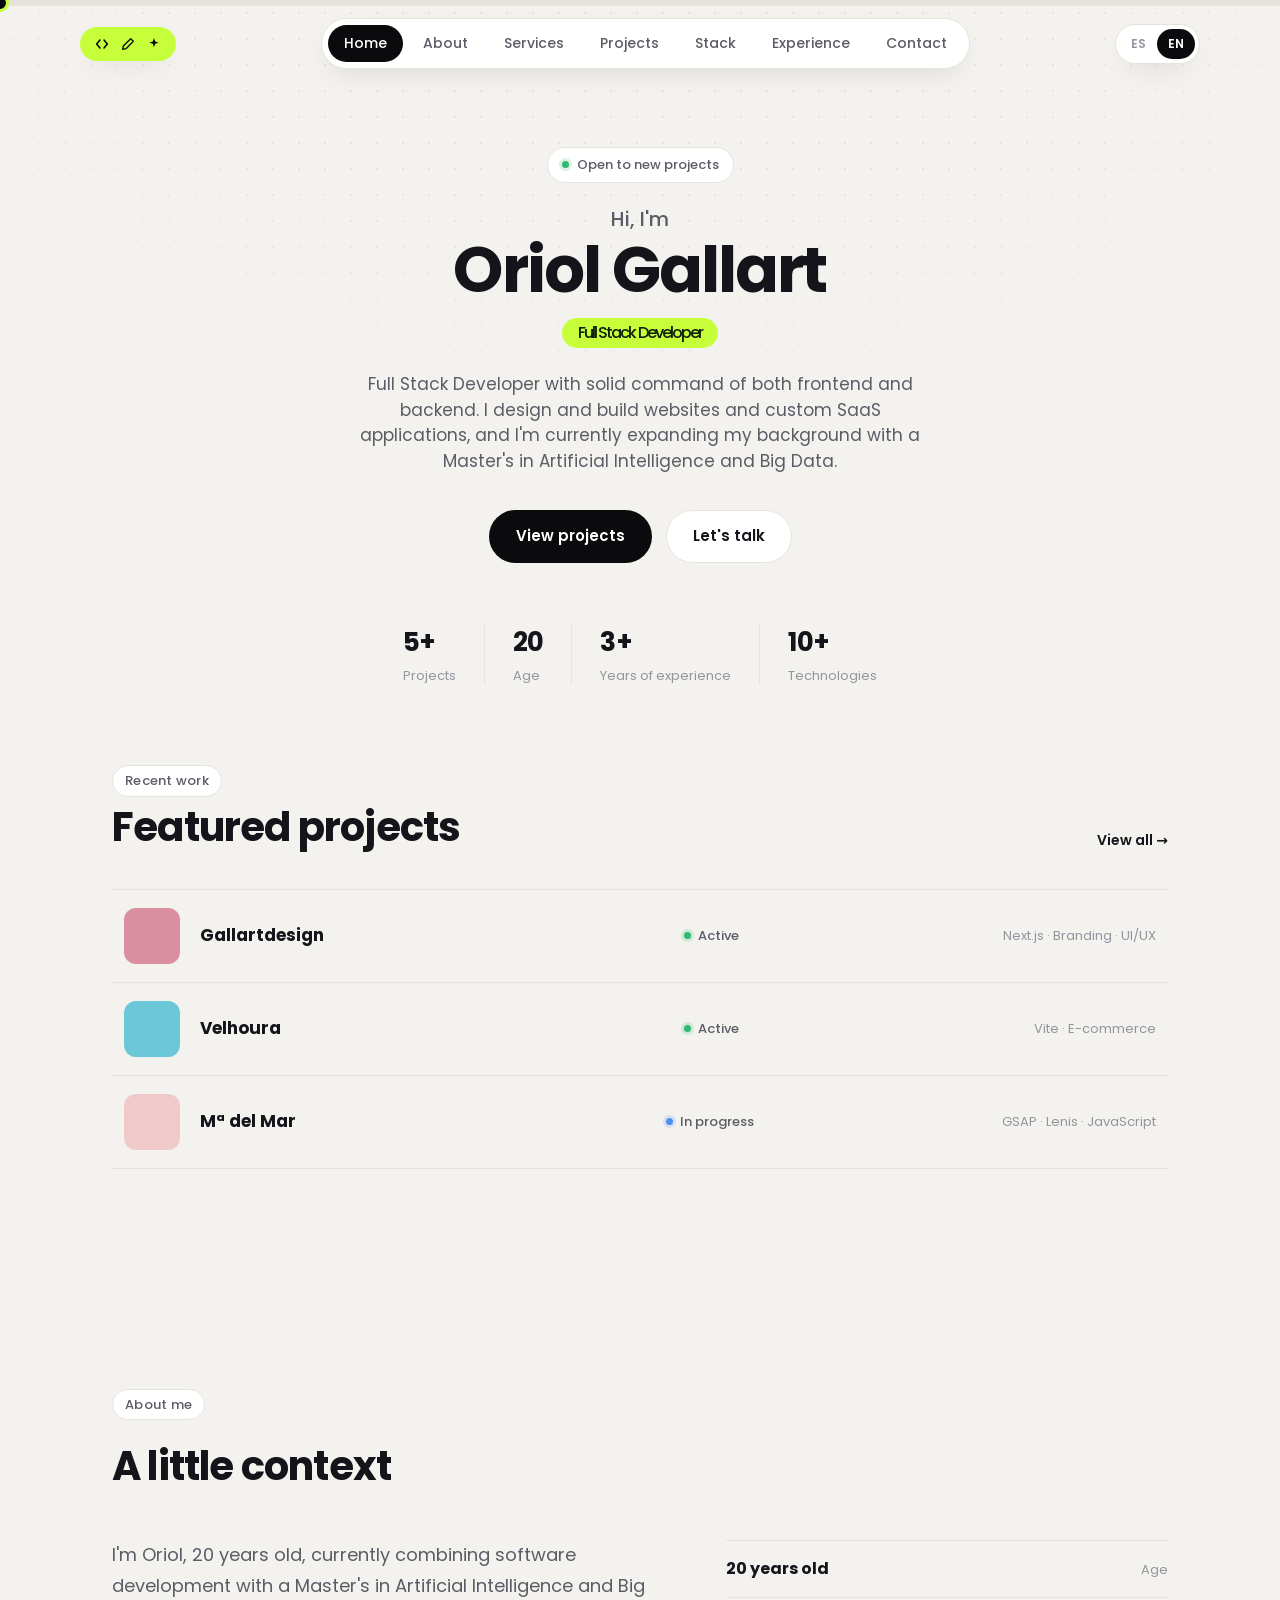
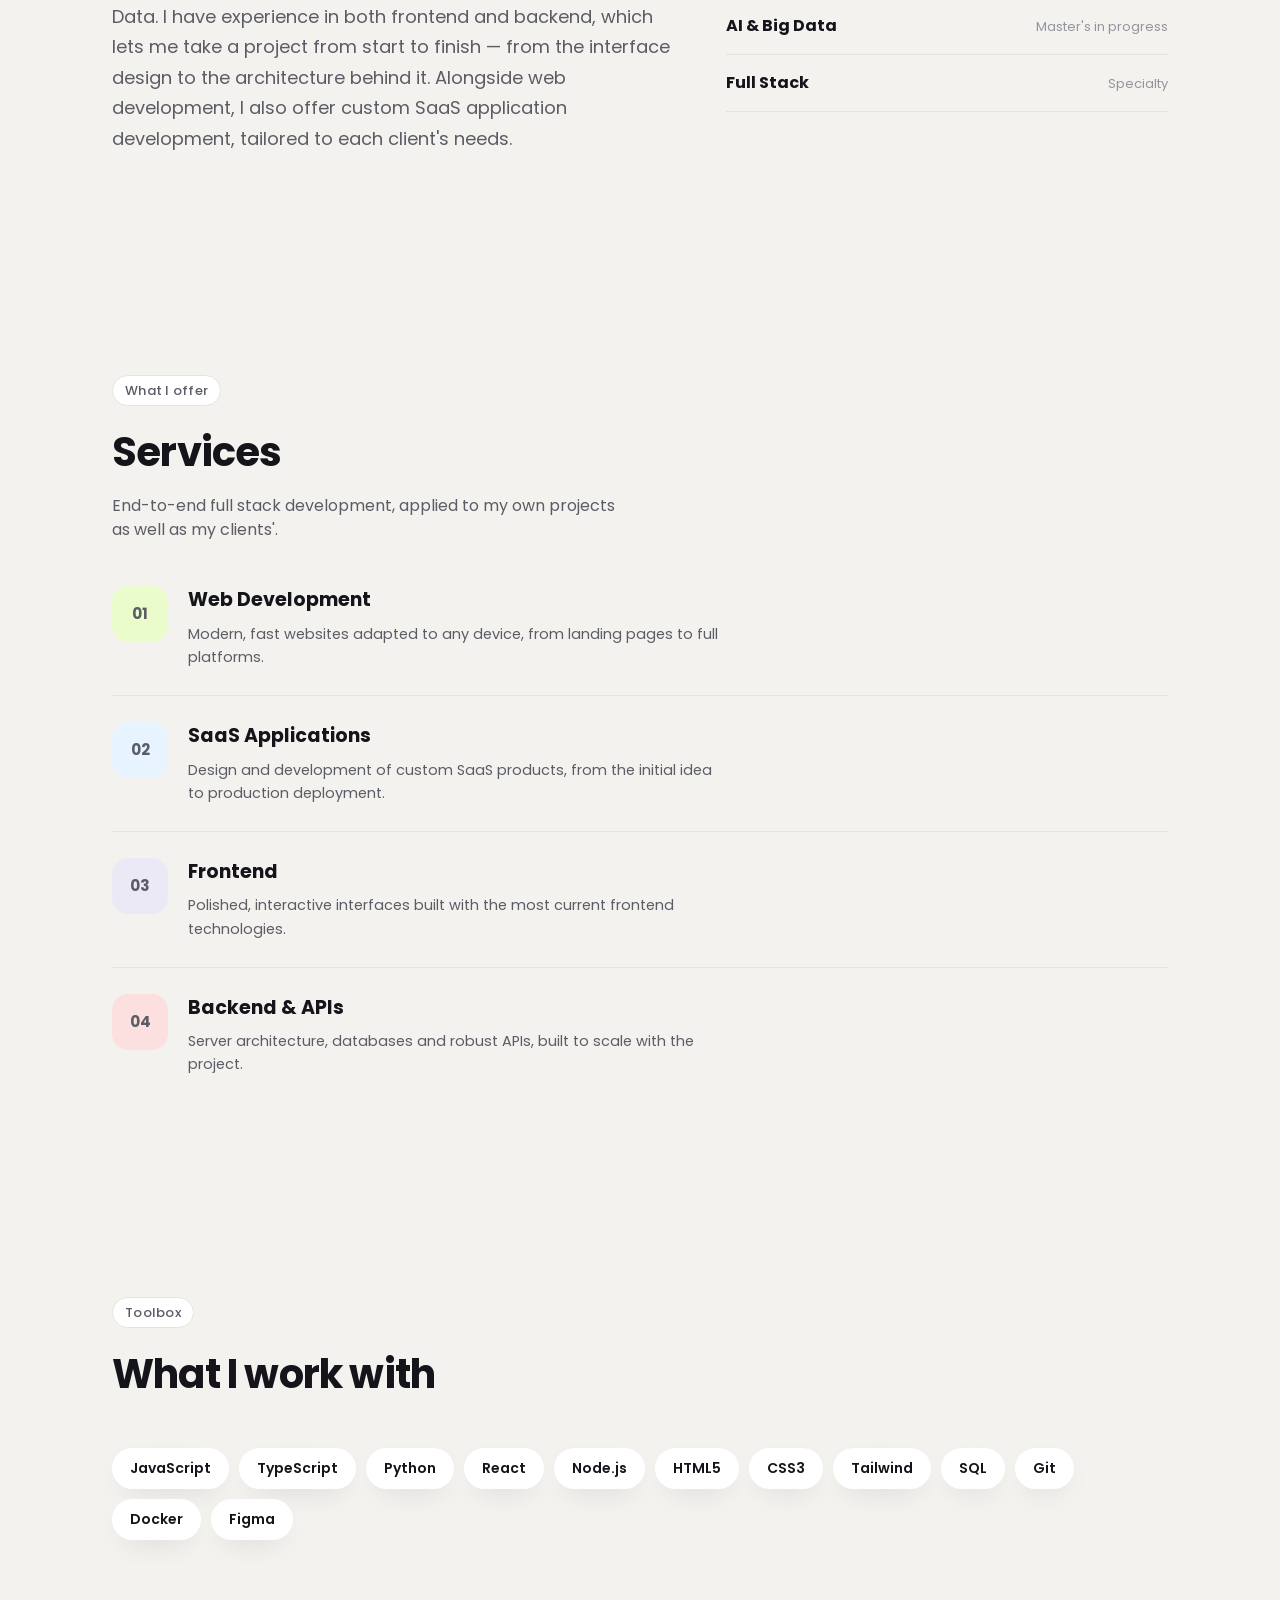
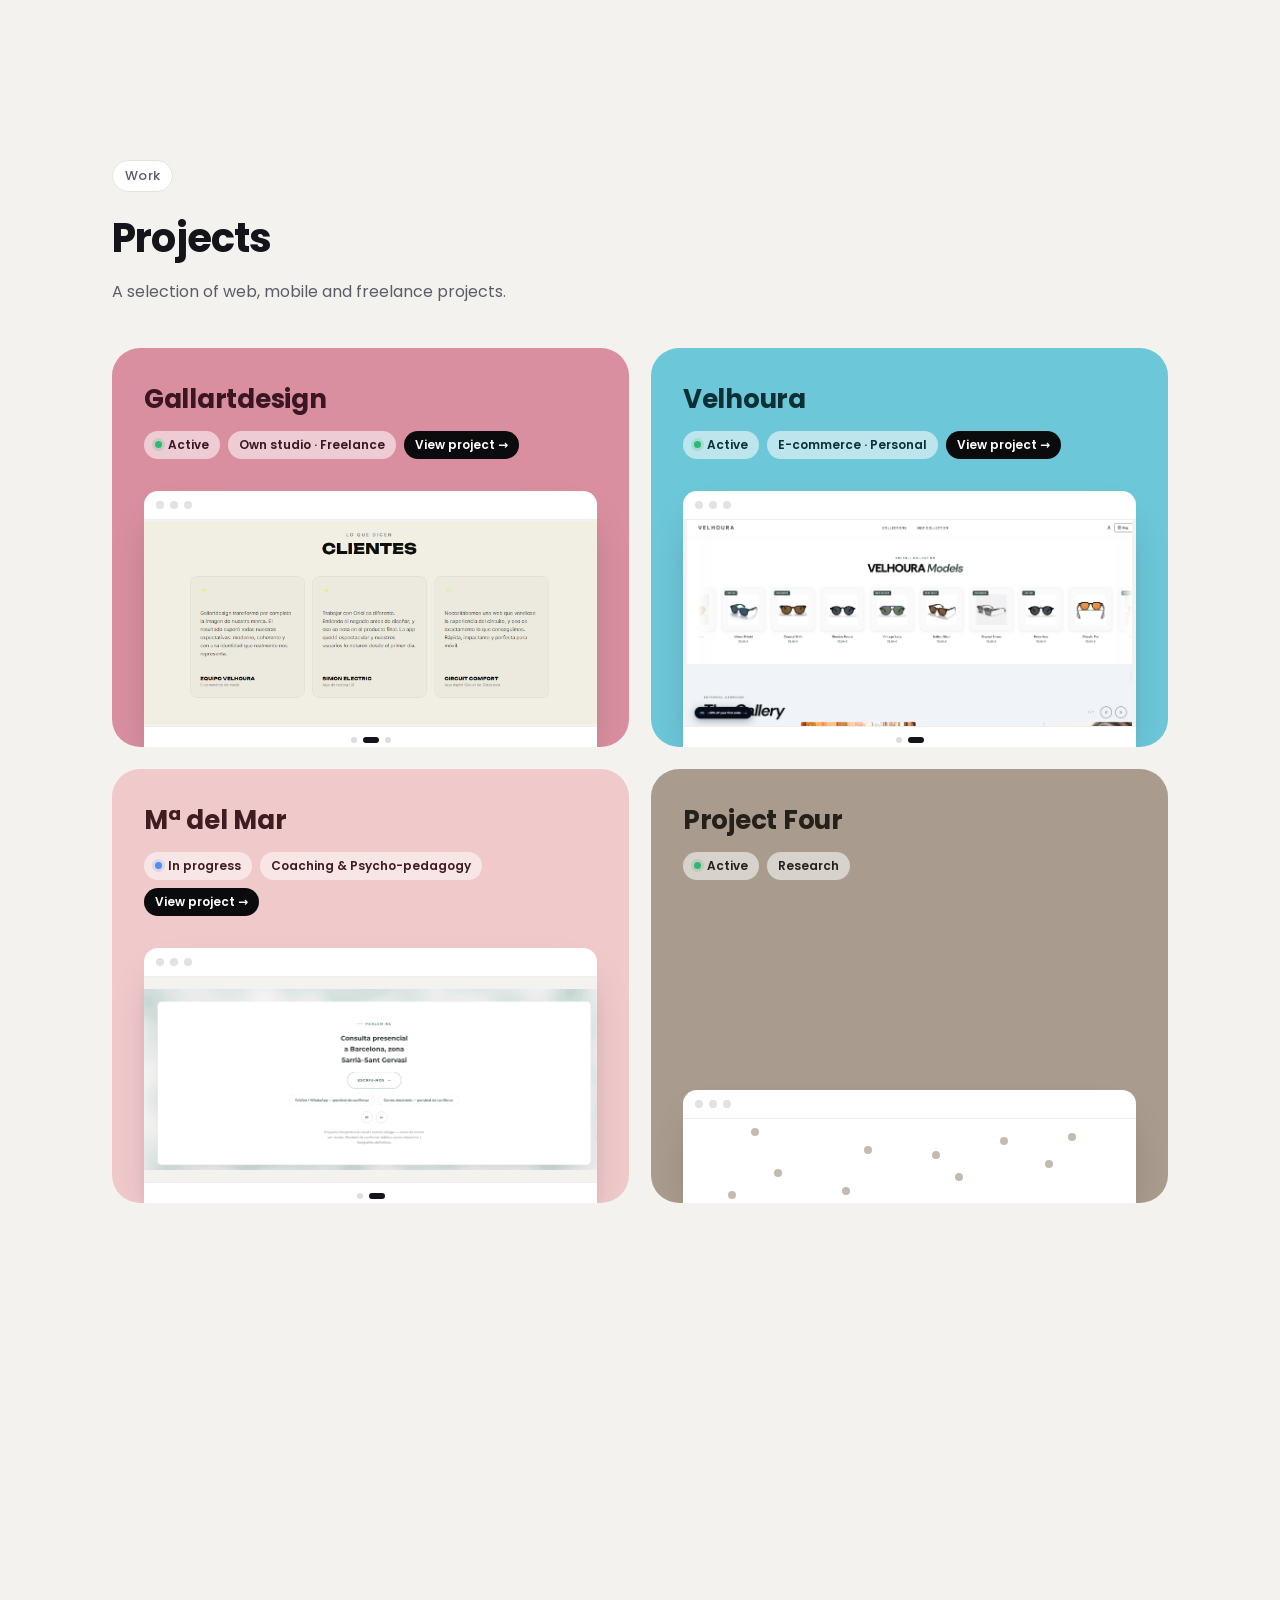
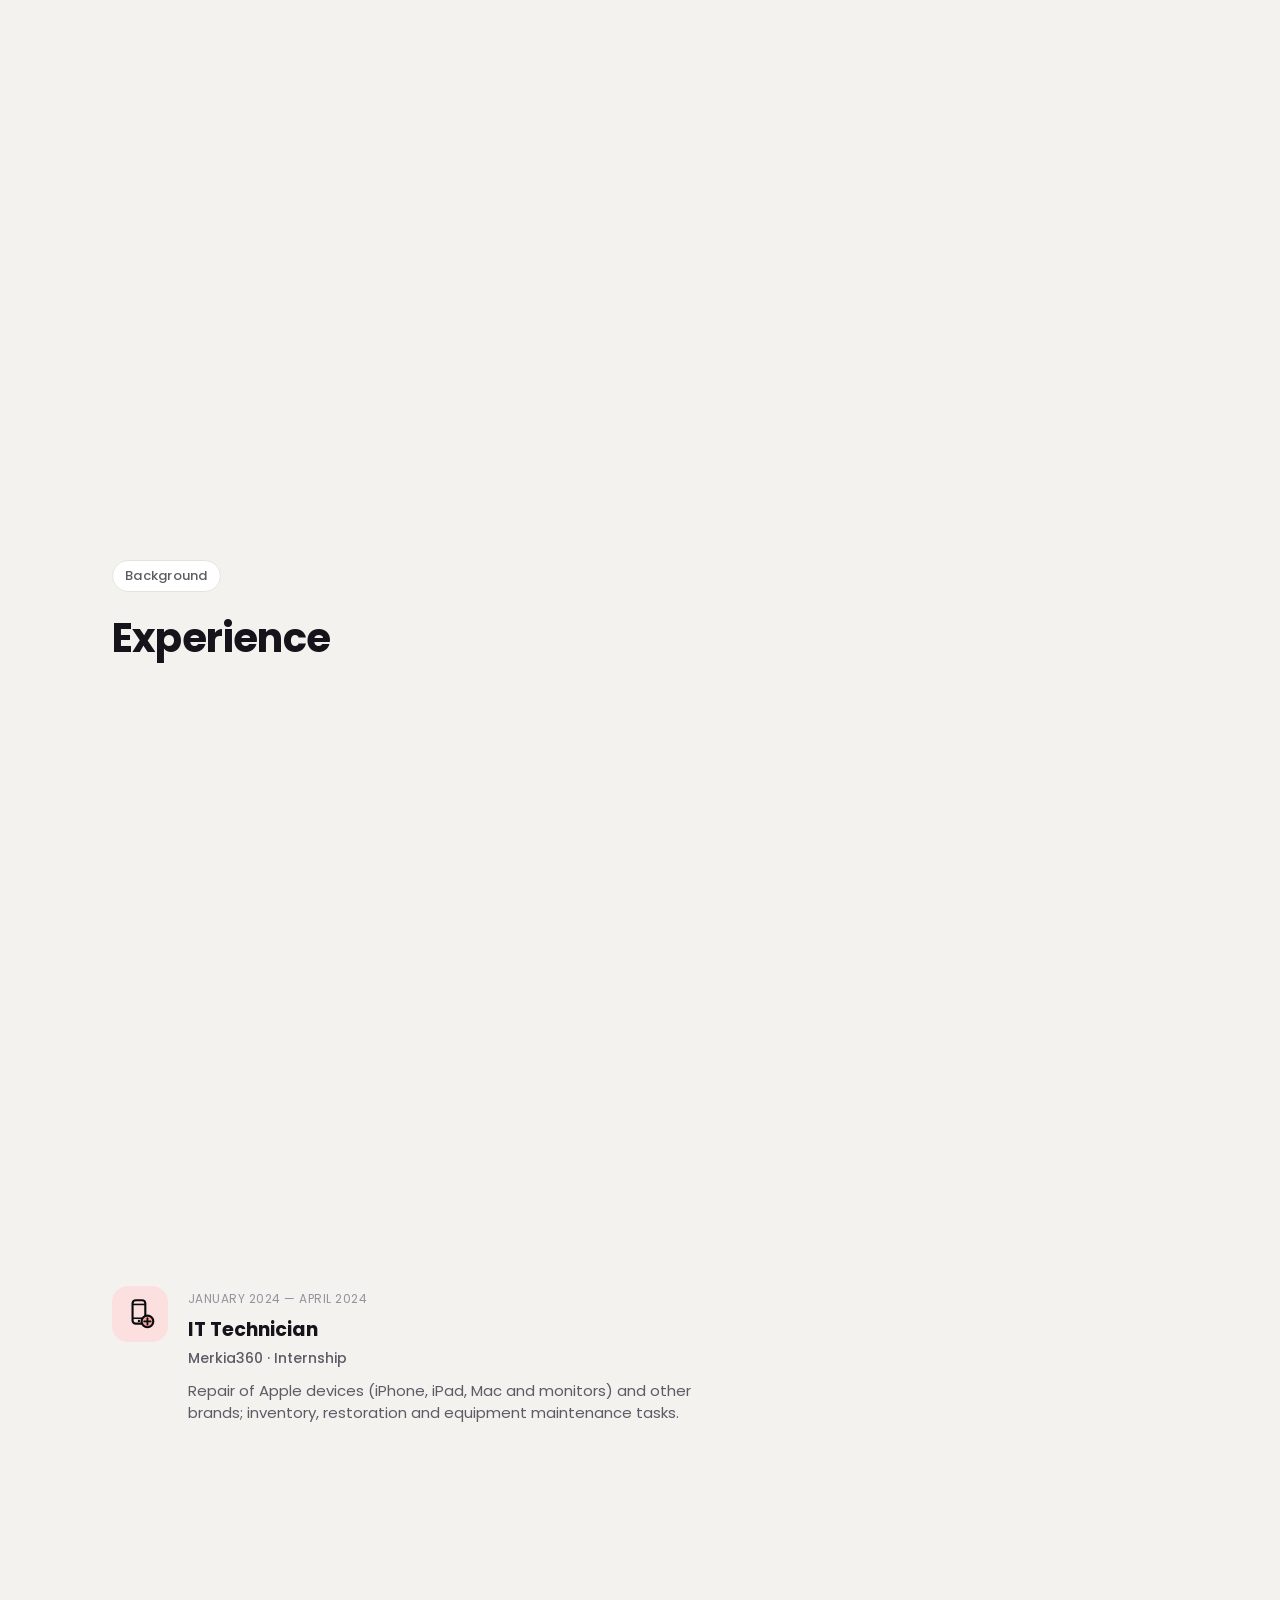
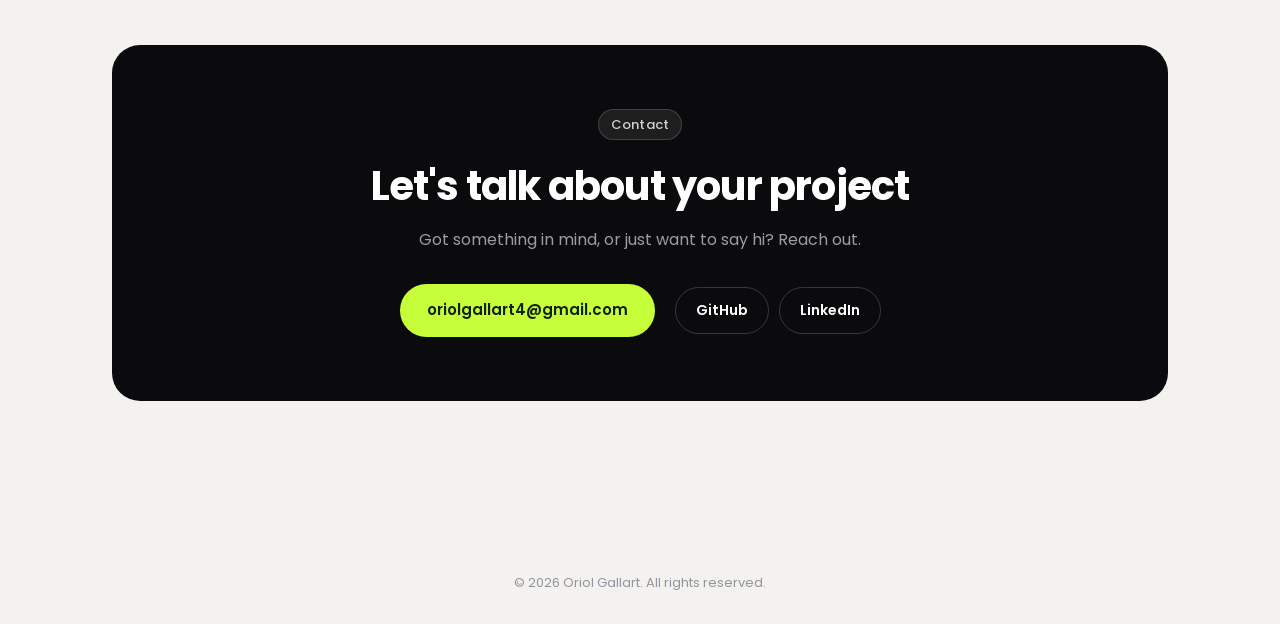
==== index.html @ 56cfc038 "Portfolio de Oriol Gallart Sitio estático (HTML/CSS/JS) con: - Home con hero, servicios, stack, proy" ====
<!DOCTYPE html>
<html lang="es" data-lang="es">
<head>
<meta charset="UTF-8">
<meta name="viewport" content="width=device-width, initial-scale=1.0">
<title>Oriol Gallart — Portfolio</title>
<meta name="description" content="Portfolio de Oriol Gallart — Full Stack Developer especializado en desarrollo web y aplicaciones SaaS.">
<link rel="preconnect" href="https://fonts.googleapis.com">
<link rel="preconnect" href="https://fonts.gstatic.com" crossorigin>
<link href="https://fonts.googleapis.com/css2?family=Poppins:wght@400;500;600;700;800&display=swap" rel="stylesheet">
<link rel="stylesheet" href="css/style.css">
</head>
<body>

<div class="bg-dots" aria-hidden="true"></div>

<div class="scrollbar-track" id="scrollbarTrack">
  <div class="scrollbar-fill" id="scrollbarFill"></div>
  <div class="scrollbar-handle" id="scrollbarHandle">
    <span class="scrollbar-pct" id="scrollbarPct">0%</span>
  </div>
</div>

<header class="topbar">
  <div class="topbar-inner">
    <div class="brand-group">
      <a href="#home" class="role-badges" aria-label="Home — Developer, Designer, AI">
        <span class="role-icon" title="Developer">
          <svg viewBox="0 0 24 24" fill="none" xmlns="http://www.w3.org/2000/svg">
            <path d="M9 6L4 12L9 18" stroke="#0b0b0d" stroke-width="2.4" stroke-linecap="round" stroke-linejoin="round"/>
            <path d="M15 6L20 12L15 18" stroke="#0b0b0d" stroke-width="2.4" stroke-linecap="round" stroke-linejoin="round"/>
          </svg>
        </span>
        <span class="role-icon" title="Designer">
          <svg viewBox="0 0 24 24" fill="none" xmlns="http://www.w3.org/2000/svg">
            <path d="M4 20l1-5L16 4l4 4L9 19l-5 1z" stroke="#0b0b0d" stroke-width="2" stroke-linecap="round" stroke-linejoin="round"/>
          </svg>
        </span>
        <span class="role-icon" title="AI">
          <svg viewBox="0 0 24 24" xmlns="http://www.w3.org/2000/svg">
            <path d="M12 3l1.8 5.2L19 10l-5.2 1.8L12 17l-1.8-5.2L5 10l5.2-1.8L12 3z" fill="#0b0b0d"/>
          </svg>
        </span>
      </a>
    </div>

    <nav class="pill-nav" aria-label="Navegación principal">
      <a href="#home" class="pill-link" data-i18n="nav.home">Home</a>
      <a href="#about" class="pill-link" data-i18n="nav.about">About</a>
      <a href="#services" class="pill-link" data-i18n="nav.services">Services</a>
      <a href="#projects" class="pill-link" data-i18n="nav.projects">Projects</a>
      <a href="#stack" class="pill-link" data-i18n="nav.stack">Stack</a>
      <a href="#experience" class="pill-link" data-i18n="nav.experience">Experience</a>
      <a href="#contact" class="pill-link" data-i18n="nav.contact">Contact</a>
    </nav>

    <div class="topbar-actions">
      <div class="lang-toggle" role="group" aria-label="Selector de idioma">
        <button type="button" class="lang-btn" data-lang-btn="es">ES</button>
        <button type="button" class="lang-btn" data-lang-btn="en">EN</button>
      </div>
      <button class="menu-toggle" id="menuToggle" aria-label="Abrir menú" aria-expanded="false">
        <span></span><span></span><span></span>
      </button>
    </div>
  </div>

  <nav class="mobile-nav" id="mobileNav" aria-label="Navegación móvil">
    <a href="#home" data-i18n="nav.home">Home</a>
    <a href="#about" data-i18n="nav.about">About</a>
    <a href="#services" data-i18n="nav.services">Services</a>
    <a href="#projects" data-i18n="nav.projects">Projects</a>
    <a href="#stack" data-i18n="nav.stack">Stack</a>
    <a href="#experience" data-i18n="nav.experience">Experience</a>
    <a href="#contact" data-i18n="nav.contact">Contact</a>
  </nav>
</header>

<main>

  <!-- HERO -->
  <section id="home" class="hero section">
    <div class="hero-main">
      <div class="hero-badge">
        <span class="dot dot-live"></span>
        <span data-i18n="hero.badge">Disponible para nuevos proyectos</span>
      </div>

      <h1 class="hero-title">
        <span data-i18n="hero.hi">Hola, soy</span>
        <span class="hero-name" data-i18n="brand.name">Oriol</span>
        <span class="hero-role-inline mono-tag" data-i18n="hero.role">Full Stack Developer</span>
      </h1>

      <p class="hero-desc" data-i18n="hero.desc">
        Desarrollador Full Stack con dominio tanto de frontend como de backend. Diseño y desarrollo
        páginas web y aplicaciones SaaS a medida, y actualmente amplío mi formación con un Máster
        en Inteligencia Artificial y Big Data.
      </p>

      <div class="hero-cta">
        <a href="#projects" class="btn btn-primary" data-i18n="hero.ctaProjects">Ver proyectos</a>
        <a href="#contact" class="btn btn-outline" data-i18n="hero.ctaContact">Hablemos</a>
      </div>
    </div>

    <div class="hero-stats">
      <div class="stat">
        <span class="stat-num" data-count="5">0+</span>
        <span class="stat-label" data-i18n="hero.statProjects">Proyectos</span>
      </div>
      <div class="stat">
        <span class="stat-num" data-count="20" data-suffix="">0</span>
        <span class="stat-label" data-i18n="hero.statAge">Años</span>
      </div>
      <div class="stat">
        <span class="stat-num" data-count="3">0+</span>
        <span class="stat-label" data-i18n="hero.statYears">Años de experiencia</span>
      </div>
      <div class="stat">
        <span class="stat-num" data-count="10">0+</span>
        <span class="stat-label" data-i18n="hero.statTech">Tecnologías</span>
      </div>
    </div>
  </section>

  <!-- SELECTED WORK PREVIEW -->
  <section class="section work-preview">
    <div class="section-head-row">
      <div>
        <span class="section-kicker" data-i18n="workPreview.kicker">Trabajo reciente</span>
        <h2 class="section-title" data-i18n="workPreview.title">Proyectos destacados</h2>
      </div>
      <a href="#projects" class="link-arrow" data-i18n="workPreview.viewAll">Ver todo →</a>
    </div>

    <div class="work-list">
      <a href="projects/gallartdesign.html" class="work-row">
        <span class="work-thumb card-a"></span>
        <span class="work-title" data-i18n="projects.p1.title">Gallartdesign</span>
        <span class="work-status"><span class="dot dot-live"></span> <span data-i18n="projects.status.active">Activo</span></span>
        <span class="work-tags">Next.js · Branding · UI/UX</span>
      </a>
      <a href="projects/velhoura.html" class="work-row">
        <span class="work-thumb card-b"></span>
        <span class="work-title" data-i18n="projects.p2.title">Velhoura</span>
        <span class="work-status"><span class="dot dot-live"></span> <span data-i18n="projects.status.active">Activo</span></span>
        <span class="work-tags">Vite · E-commerce</span>
      </a>
      <a href="projects/mmarcocaching.html" class="work-row">
        <span class="work-thumb card-c"></span>
        <span class="work-title" data-i18n="projects.p3.title">Mª del Mar</span>
        <span class="work-status"><span class="dot dot-progress"></span> <span data-i18n="projects.status.progress">En desarrollo</span></span>
        <span class="work-tags">GSAP · Lenis · JavaScript</span>
      </a>
    </div>
  </section>

  <!-- ABOUT -->
  <section id="about" class="section">
    <div class="section-head">
      <span class="section-kicker" data-i18n="about.kicker">Sobre mí</span>
      <h2 class="section-title" data-i18n="about.title">Un poco de contexto</h2>
    </div>

    <div class="about-grid">
      <p class="about-text" data-i18n="about.text">
        Soy Oriol, tengo 20 años y compagino el desarrollo de software con la preparación de un
        Máster en Inteligencia Artificial y Big Data. Tengo experiencia tanto en frontend como en
        backend, lo que me permite abordar un proyecto de principio a fin: desde el diseño de la
        interfaz hasta la arquitectura que lo sostiene. Además del desarrollo web, ofrezco servicios
        de creación de aplicaciones SaaS a medida, adaptándome a las necesidades de cada cliente.
      </p>

      <div class="about-facts">
        <div class="fact-card">
          <span class="fact-num" data-i18n="about.fact1Num">20 años</span>
          <span class="fact-label" data-i18n="about.fact1Label">Edad</span>
        </div>
        <div class="fact-card">
          <span class="fact-num" data-i18n="about.fact2Num">IA &amp; Big Data</span>
          <span class="fact-label" data-i18n="about.fact2Label">Máster en curso</span>
        </div>
        <div class="fact-card">
          <span class="fact-num" data-i18n="about.fact3Num">Full Stack</span>
          <span class="fact-label" data-i18n="about.fact3Label">Especialidad</span>
        </div>
      </div>
    </div>
  </section>

  <!-- SERVICES -->
  <section id="services" class="section">
    <div class="section-head">
      <span class="section-kicker" data-i18n="services.kicker">Lo que ofrezco</span>
      <h2 class="section-title" data-i18n="services.title">Servicios</h2>
      <p class="section-sub" data-i18n="services.sub">Desarrollo full stack de principio a fin, aplicado tanto a proyectos propios como a los de mis clientes.</p>
    </div>

    <div class="services-list">
      <div class="service-row">
        <span class="service-icon icon-bg-1">01</span>
        <div>
          <h3 data-i18n="services.s1.title">Desarrollo Web</h3>
          <p data-i18n="services.s1.desc">Páginas web modernas, rápidas y adaptadas a cualquier dispositivo, desde landing pages hasta plataformas completas.</p>
        </div>
      </div>
      <div class="service-row">
        <span class="service-icon icon-bg-2">02</span>
        <div>
          <h3 data-i18n="services.s2.title">Aplicaciones SaaS</h3>
          <p data-i18n="services.s2.desc">Diseño y desarrollo de productos SaaS a medida, desde la idea inicial hasta el despliegue en producción.</p>
        </div>
      </div>
      <div class="service-row">
        <span class="service-icon icon-bg-3">03</span>
        <div>
          <h3 data-i18n="services.s3.title">Frontend</h3>
          <p data-i18n="services.s3.desc">Interfaces cuidadas e interactivas, construidas con las tecnologías más actuales del ecosistema frontend.</p>
        </div>
      </div>
      <div class="service-row">
        <span class="service-icon icon-bg-4">04</span>
        <div>
          <h3 data-i18n="services.s4.title">Backend &amp; APIs</h3>
          <p data-i18n="services.s4.desc">Arquitectura de servidor, bases de datos y APIs robustas, pensadas para escalar con el proyecto.</p>
        </div>
      </div>
    </div>
  </section>

  <!-- STACK -->
  <section id="stack" class="section">
    <div class="section-head">
      <span class="section-kicker" data-i18n="stack.kicker">Herramientas</span>
      <h2 class="section-title" data-i18n="stack.title">Con lo que trabajo</h2>
    </div>

    <div class="stack-grid">
      <div class="stack-item">JavaScript</div>
      <div class="stack-item">TypeScript</div>
      <div class="stack-item">Python</div>
      <div class="stack-item">React</div>
      <div class="stack-item">Node.js</div>
      <div class="stack-item">HTML5</div>
      <div class="stack-item">CSS3</div>
      <div class="stack-item">Tailwind</div>
      <div class="stack-item">SQL</div>
      <div class="stack-item">Git</div>
      <div class="stack-item">Docker</div>
      <div class="stack-item">Figma</div>
    </div>
  </section>

  <!-- PROJECTS -->
  <section id="projects" class="section">
    <div class="section-head">
      <span class="section-kicker" data-i18n="projects.kicker">Trabajo</span>
      <h2 class="section-title" data-i18n="projects.title">Proyectos</h2>
      <p class="section-sub" data-i18n="projects.sub">Una selección de proyectos web, mobile y freelance.</p>
    </div>

    <div class="projects-grid">

      <a class="project-card card-a" href="projects/gallartdesign.html">
        <div class="project-info">
          <h3 data-i18n="projects.p1.title">Gallartdesign</h3>
          <div class="project-tags">
            <span class="tag tag-status"><span class="dot dot-live"></span> <span data-i18n="projects.status.active">Activo</span></span>
            <span class="tag" data-i18n="projects.p1.client">Estudio propio · Autónomo</span>
            <span class="tag tag-link" data-i18n="projects.viewProject">Ver proyecto →</span>
          </div>
        </div>
        <div class="project-preview gallery-preview">
          <div class="mockup-window gallery-window">
            <div class="mockup-bar"><span></span><span></span><span></span></div>
            <div class="gallery-slides">
              <img src="assets/gallart-1.png" alt="Gallartdesign — sección de proyectos" class="gallery-slide is-active">
              <img src="assets/gallart-2.png" alt="Gallartdesign — testimonios de clientes" class="gallery-slide">
              <img src="assets/gallart-3.png" alt="Gallartdesign — sección de contacto" class="gallery-slide">
            </div>
            <div class="gallery-dots">
              <span class="gallery-dot is-active"></span>
              <span class="gallery-dot"></span>
              <span class="gallery-dot"></span>
            </div>
          </div>
        </div>
      </a>

      <a class="project-card card-b" href="projects/velhoura.html">
        <div class="project-info">
          <h3 data-i18n="projects.p2.title">Velhoura</h3>
          <div class="project-tags">
            <span class="tag tag-status"><span class="dot dot-live"></span> <span data-i18n="projects.status.active">Activo</span></span>
            <span class="tag" data-i18n="projects.p2.client">E-commerce · Personal</span>
            <span class="tag tag-link" data-i18n="projects.viewProject">Ver proyecto →</span>
          </div>
        </div>
        <div class="project-preview gallery-preview">
          <div class="mockup-window gallery-window">
            <div class="mockup-bar"><span></span><span></span><span></span></div>
            <div class="gallery-slides">
              <img src="assets/velhoura-1.png" alt="Velhoura — página de inicio" class="gallery-slide is-active">
              <img src="assets/velhoura-2.png" alt="Velhoura — catálogo de modelos" class="gallery-slide">
            </div>
            <div class="gallery-dots">
              <span class="gallery-dot is-active"></span>
              <span class="gallery-dot"></span>
            </div>
          </div>
        </div>
      </a>

      <a class="project-card card-c" href="projects/mmarcocaching.html">
        <div class="project-info">
          <h3 data-i18n="projects.p3.title">Mª del Mar</h3>
          <div class="project-tags">
            <span class="tag tag-status"><span class="dot dot-progress"></span> <span data-i18n="projects.status.progress">En desarrollo</span></span>
            <span class="tag" data-i18n="projects.p3.client">Cliente · Freelance</span>
            <span class="tag tag-link" data-i18n="projects.viewProject">Ver proyecto →</span>
          </div>
        </div>
        <div class="project-preview gallery-preview">
          <div class="mockup-window gallery-window">
            <div class="mockup-bar"><span></span><span></span><span></span></div>
            <div class="gallery-slides">
              <img src="assets/mmarcocaching-1.png" alt="Mª del Mar — hero" class="gallery-slide is-active">
              <img src="assets/mmarcocaching-2.png" alt="Mª del Mar — sección de contacto" class="gallery-slide">
            </div>
            <div class="gallery-dots">
              <span class="gallery-dot is-active"></span>
              <span class="gallery-dot"></span>
            </div>
          </div>
        </div>
      </a>

      <article class="project-card card-d">
        <div class="project-info">
          <h3 data-i18n="projects.p4.title">Proyecto Cuatro</h3>
          <div class="project-tags">
            <span class="tag tag-status"><span class="dot dot-live"></span> <span data-i18n="projects.status.active">Activo</span></span>
            <span class="tag" data-i18n="projects.p4.client">Investigación</span>
          </div>
        </div>
        <div class="project-preview">
          <div class="mockup-window">
            <div class="mockup-bar"><span></span><span></span><span></span></div>
            <div class="mockup-body mockup-scatter">
              <span></span><span></span><span></span><span></span><span></span>
              <span></span><span></span><span></span><span></span><span></span>
            </div>
          </div>
        </div>
      </article>

    </div>
  </section>

  <!-- GALLARTDESIGN CTA -->
  <section class="section">
    <div class="studio-cta">
      <div class="studio-cta-content">
        <h2 class="studio-cta-title" data-i18n="studioCta.title">¿Buscas branding o una web con impacto?</h2>
        <p class="studio-cta-sub" data-i18n="studioCta.sub">Fundé Gallartdesign, un estudio de diseño que transforma marcas con branding, identidad visual y diseño web modernos.</p>

        <div class="studio-cta-stats">
          <div class="studio-stat">
            <span class="studio-stat-num">5+</span>
            <span class="studio-stat-label" data-i18n="studioCta.stat1">Años de experiencia</span>
          </div>
          <div class="studio-stat">
            <span class="studio-stat-num">30+</span>
            <span class="studio-stat-label" data-i18n="studioCta.stat2">Proyectos entregados</span>
          </div>
          <div class="studio-stat">
            <span class="studio-stat-num">100%</span>
            <span class="studio-stat-label" data-i18n="studioCta.stat3">Clientes satisfechos</span>
          </div>
        </div>

        <div class="studio-cta-actions">
          <a href="https://gallartdesign.vercel.app/" target="_blank" rel="noopener" class="btn btn-primary">
            <span data-i18n="studioCta.visit">Visitar Gallartdesign</span> ↗
          </a>
          <a href="mailto:oriolgallart4@gmail.com" class="studio-cta-email">oriolgallart4@gmail.com</a>
        </div>
      </div>

      <div class="studio-cta-orbs" aria-hidden="true">
        <span class="orb orb-1"></span>
        <span class="orb orb-2"></span>
        <span class="orb orb-3"></span>
      </div>
    </div>
  </section>

  <!-- EXPERIENCE -->
  <section id="experience" class="section">
    <div class="section-head">
      <span class="section-kicker" data-i18n="experience.kicker">Trayectoria</span>
      <h2 class="section-title" data-i18n="experience.title">Experiencia</h2>
    </div>

    <div class="timeline">
      <div class="timeline-item">
        <div class="timeline-icon icon-bg-1">
          <svg viewBox="0 0 64 64" fill="none" xmlns="http://www.w3.org/2000/svg">
            <rect x="8" y="12" width="48" height="40" rx="7" stroke="#0b0b0d" stroke-width="4"/>
            <line x1="8" y1="23" x2="56" y2="23" stroke="#0b0b0d" stroke-width="4"/>
            <circle cx="15" cy="17.5" r="1.8" fill="#0b0b0d"/>
            <circle cx="21" cy="17.5" r="1.8" fill="#0b0b0d"/>
            <circle cx="27" cy="17.5" r="1.8" fill="#0b0b0d"/>
            <path d="M22 32 L16 38 L22 44" stroke="#0b0b0d" stroke-width="4" stroke-linecap="round" stroke-linejoin="round"/>
            <path d="M42 32 L48 38 L42 44" stroke="#0b0b0d" stroke-width="4" stroke-linecap="round" stroke-linejoin="round"/>
            <line x1="35" y1="30" x2="29" y2="46" stroke="#7fae1a" stroke-width="4" stroke-linecap="round"/>
          </svg>
        </div>
        <div class="timeline-content">
          <span class="timeline-date" data-i18n="experience.e1.date">Mayo 2025 — Actualidad</span>
          <h3 data-i18n="experience.e1.role">Desarrollador Web</h3>
          <span class="timeline-company" data-i18n="experience.e1.company">Autónomo · Remoto</span>
          <p data-i18n="experience.e1.desc">Desarrollo de páginas web y aplicaciones a medida para clientes, trabajando en remoto de forma autónoma.</p>
        </div>
      </div>
      <div class="timeline-item">
        <div class="timeline-icon icon-bg-2">
          <svg viewBox="0 0 64 64" fill="none" xmlns="http://www.w3.org/2000/svg">
            <rect x="4" y="6" width="56" height="38" rx="6" stroke="#0b0b0d" stroke-width="4"/>
            <line x1="4" y1="33" x2="60" y2="33" stroke="#0b0b0d" stroke-width="4"/>
            <rect x="26" y="44" width="12" height="9" fill="#a9c9e8" stroke="#0b0b0d" stroke-width="4"/>
            <line x1="18" y1="56" x2="46" y2="56" stroke="#0b0b0d" stroke-width="4" stroke-linecap="round"/>
            <circle cx="24" cy="23" r="11" fill="#ffd23f" stroke="#0b0b0d" stroke-width="3.5"/>
            <circle cx="39" cy="23" r="11" fill="#1ecb8c" stroke="#0b0b0d" stroke-width="3.5"/>
            <text x="24" y="27" text-anchor="middle" font-family="Poppins, Arial, sans-serif" font-weight="800" font-size="8.5" fill="#0b0b0d">UI</text>
            <text x="39" y="27" text-anchor="middle" font-family="Poppins, Arial, sans-serif" font-weight="800" font-size="8.5" fill="#0b0b0d">UX</text>
          </svg>
        </div>
        <div class="timeline-content">
          <span class="timeline-date" data-i18n="experience.e2.date">Enero 2026 — Junio 2026</span>
          <h3 data-i18n="experience.e2.role">UX/UI &amp; Web Designer</h3>
          <span class="timeline-company" data-i18n="experience.e2.company">SIMON · Prácticas</span>
          <p data-i18n="experience.e2.desc">Diseño de landing pages y de las aplicaciones internas y la página web de la empresa.</p>
        </div>
      </div>
      <div class="timeline-item">
        <div class="timeline-icon icon-bg-3">
          <svg viewBox="0 0 64 64" fill="none" xmlns="http://www.w3.org/2000/svg">
            <path d="M14 34 a18 18 0 0 1 36 0" stroke="#0b0b0d" stroke-width="4" stroke-linecap="round"/>
            <rect x="8" y="32" width="10" height="16" rx="4" fill="#c9c2e8" stroke="#0b0b0d" stroke-width="3.5"/>
            <rect x="46" y="32" width="10" height="16" rx="4" fill="#c9c2e8" stroke="#0b0b0d" stroke-width="3.5"/>
            <path d="M56 40 v6 a6 6 0 0 1 -6 6 h-8" stroke="#0b0b0d" stroke-width="4" stroke-linecap="round" stroke-linejoin="round"/>
            <circle cx="40" cy="52" r="3" fill="#0b0b0d"/>
          </svg>
        </div>
        <div class="timeline-content">
          <span class="timeline-date" data-i18n="experience.e3.date">Abril 2024 — Junio 2024</span>
          <h3 data-i18n="experience.e3.role">Técnico Informático</h3>
          <span class="timeline-company" data-i18n="experience.e3.company">SIMON · Prácticas</span>
          <p data-i18n="experience.e3.desc">Soporte técnico en incidencias informáticas y asistencia a los distintos departamentos de la empresa.</p>
        </div>
      </div>
      <div class="timeline-item">
        <div class="timeline-icon icon-bg-4">
          <svg viewBox="0 0 64 64" fill="none" xmlns="http://www.w3.org/2000/svg">
            <rect x="18" y="6" width="24" height="44" rx="6" stroke="#0b0b0d" stroke-width="4"/>
            <line x1="18" y1="14" x2="42" y2="14" stroke="#0b0b0d" stroke-width="3"/>
            <line x1="18" y1="40" x2="42" y2="40" stroke="#0b0b0d" stroke-width="3"/>
            <circle cx="30" cy="45" r="2.2" fill="#0b0b0d"/>
            <circle cx="46" cy="46" r="11" fill="#f2a6a1" stroke="#0b0b0d" stroke-width="4"/>
            <line x1="40" y1="46" x2="52" y2="46" stroke="#0b0b0d" stroke-width="3.5" stroke-linecap="round"/>
            <line x1="46" y1="40" x2="46" y2="52" stroke="#0b0b0d" stroke-width="3.5" stroke-linecap="round"/>
          </svg>
        </div>
        <div class="timeline-content">
          <span class="timeline-date" data-i18n="experience.e4.date">Enero 2024 — Abril 2024</span>
          <h3 data-i18n="experience.e4.role">Técnico Informático</h3>
          <span class="timeline-company" data-i18n="experience.e4.company">Merkia360 · Prácticas</span>
          <p data-i18n="experience.e4.desc">Reparación de dispositivos Apple (iPhone, iPad, Mac y monitores) y de otras marcas; tareas de inventario, restauración y mantenimiento de equipos.</p>
        </div>
      </div>
    </div>
  </section>

  <!-- CONTACT -->
  <section id="contact" class="section section-contact">
    <div class="contact-card">
      <span class="section-kicker" data-i18n="contact.kicker">Contacto</span>
      <h2 class="section-title" data-i18n="contact.title">Hablemos de tu proyecto</h2>
      <p class="section-sub" data-i18n="contact.sub">
        ¿Tienes algo en mente o simplemente quieres saludar? Escríbeme.
      </p>

      <div class="contact-actions">
        <a href="mailto:oriolgallart4@gmail.com" class="btn btn-primary" data-i18n="contact.emailBtn">oriolgallart4@gmail.com</a>
        <div class="social-links">
          <a href="#" class="social-link" aria-label="GitHub" target="_blank" rel="noopener">GitHub</a>
          <a href="#" class="social-link" aria-label="LinkedIn" target="_blank" rel="noopener">LinkedIn</a>
        </div>
      </div>
    </div>
  </section>

</main>

<footer class="footer">
  <p>© <span id="year"></span> <span data-i18n="brand.name">Oriol</span>. <span data-i18n="footer.rights">Todos los derechos reservados.</span></p>
</footer>

<script src="js/i18n.js"></script>
<script src="js/main.js"></script>
</body>
</html>
---- css/style.css ----
/* ---------- Reset & base ---------- */
* { margin: 0; padding: 0; box-sizing: border-box; }

:root {
  --bg: #f4f2ee;
  --surface: #ffffff;
  --ink: #14141a;
  --ink-soft: #5c5c66;
  --ink-faint: #94949e;
  --line: #e6e3dd;
  --black: #0b0b0d;
  --accent: #c6ff3a;
  --accent-ink: #12210a;

  --card-pink: #d98fa0;
  --card-pink-ink: #3a1622;
  --card-cyan: #6cc7d9;
  --card-cyan-ink: #0d2f36;
  --card-blush: #f0c9cb;
  --card-blush-ink: #3f1c1f;
  --card-taupe: #a99c8e;
  --card-taupe-ink: #26201a;

  --radius-lg: 28px;
  --radius-md: 18px;
  --radius-sm: 12px;

  --font-body: "Poppins", "Segoe UI", system-ui, sans-serif;
  --font-mono: "Poppins", "Consolas", monospace;

  --shadow-soft: 0 10px 30px -12px rgba(20, 20, 26, 0.15);
  --shadow-card: 0 18px 40px -16px rgba(20, 20, 26, 0.28);
}

html { scroll-behavior: smooth; }

body {
  font-family: var(--font-body);
  background: var(--bg);
  color: var(--ink);
  line-height: 1.5;
  -webkit-font-smoothing: antialiased;
  overflow-x: hidden;
}

a { color: inherit; text-decoration: none; }
ul { list-style: none; }
img { max-width: 100%; display: block; }

.section {
  max-width: 1120px;
  margin: 0 auto;
  padding: 110px 32px;
}

.section-head { margin-bottom: 44px; max-width: 640px; }

.section-kicker {
  display: inline-block;
  font-family: var(--font-mono);
  font-size: 13px;
  font-weight: 500;
  letter-spacing: 0.02em;
  color: var(--ink-soft);
  background: var(--surface);
  border: 1px solid var(--line);
  padding: 5px 12px;
  border-radius: 999px;
  margin-bottom: 16px;
}

.section-title {
  font-size: clamp(28px, 4vw, 40px);
  font-weight: 700;
  letter-spacing: -0.02em;
}

.section-sub {
  margin-top: 12px;
  color: var(--ink-soft);
  font-size: 16px;
  max-width: 520px;
}

.mono-tag {
  font-family: var(--font-mono);
}

/* subtle dotted background */
.bg-dots {
  position: fixed;
  inset: 0;
  z-index: -1;
  background-image: radial-gradient(var(--line) 1px, transparent 1px);
  background-size: 26px 26px;
  mask-image: radial-gradient(ellipse 80% 60% at 50% 0%, black 40%, transparent 90%);
}

/* ---------- Scroll progress bar ---------- */
.scrollbar-track {
  position: fixed;
  top: 0;
  left: 0;
  width: 100%;
  height: 6px;
  background: var(--line);
  z-index: 300;
  cursor: pointer;
  touch-action: none;
}

.scrollbar-fill {
  height: 100%;
  width: 0%;
  background: var(--accent);
}

.scrollbar-handle {
  position: absolute;
  top: 3px;
  left: 0%;
  width: 18px;
  height: 18px;
  background: var(--black);
  border: 3px solid var(--accent);
  border-radius: 999px;
  transform: translate(-50%, -50%);
  cursor: grab;
  box-shadow: var(--shadow-soft);
  transition: transform 0.15s cubic-bezier(.3,1.5,.5,1);
}

.scrollbar-handle:hover,
.scrollbar-handle.dragging {
  transform: translate(-50%, -50%) scale(1.35);
  cursor: grabbing;
}

.scrollbar-pct {
  position: absolute;
  top: 18px;
  left: 50%;
  transform: translateX(-50%);
  background: var(--black);
  color: #fff;
  font-family: var(--font-mono);
  font-size: 11px;
  font-weight: 600;
  padding: 3px 8px;
  border-radius: 999px;
  white-space: nowrap;
  opacity: 0;
  pointer-events: none;
  transition: opacity 0.15s ease;
}

.scrollbar-handle:hover .scrollbar-pct,
.scrollbar-handle.dragging .scrollbar-pct {
  opacity: 1;
}

/* ---------- Topbar ---------- */
.topbar {
  position: sticky;
  top: 0;
  z-index: 100;
  padding: 18px 24px;
  display: flex;
  flex-direction: column;
  align-items: center;
}

.topbar-inner {
  width: 100%;
  max-width: 1120px;
  display: flex;
  align-items: center;
  justify-content: space-between;
  gap: 16px;
}

.brand-group {
  display: flex;
  align-items: center;
  gap: 8px;
}

.role-badges {
  display: flex;
  align-items: center;
  gap: 10px;
  background: var(--accent);
  padding: 9px 14px;
  border-radius: 999px;
  box-shadow: var(--shadow-soft);
  transition: transform 0.2s ease;
}

.role-badges:hover {
  transform: translateY(-2px);
}

.role-icon {
  display: flex;
}

.role-icon svg {
  width: 16px;
  height: 16px;
}

.pill-nav {
  display: flex;
  align-items: center;
  gap: 4px;
  background: var(--surface);
  border: 1px solid var(--line);
  padding: 6px;
  border-radius: 999px;
  box-shadow: var(--shadow-soft);
}

.pill-link {
  padding: 8px 16px;
  border-radius: 999px;
  font-size: 14px;
  font-weight: 500;
  color: var(--ink-soft);
  transition: background 0.2s ease, color 0.2s ease;
  white-space: nowrap;
}

.pill-link:hover { color: var(--ink); }

.pill-link.active {
  background: var(--black);
  color: #fff;
}

.topbar-actions {
  display: flex;
  align-items: center;
  gap: 10px;
}

.lang-toggle {
  display: flex;
  background: var(--surface);
  border: 1px solid var(--line);
  border-radius: 999px;
  padding: 4px;
  box-shadow: var(--shadow-soft);
}

.lang-btn {
  font-family: var(--font-mono);
  font-size: 12px;
  font-weight: 600;
  border: none;
  background: transparent;
  color: var(--ink-faint);
  padding: 6px 11px;
  border-radius: 999px;
  cursor: pointer;
  transition: background 0.2s ease, color 0.2s ease;
}

.lang-btn.active {
  background: var(--black);
  color: #fff;
}

.menu-toggle {
  display: none;
  flex-direction: column;
  justify-content: center;
  gap: 4px;
  width: 40px;
  height: 40px;
  border-radius: 999px;
  border: 1px solid var(--line);
  background: var(--surface);
  cursor: pointer;
  box-shadow: var(--shadow-soft);
}

.menu-toggle span {
  width: 16px;
  height: 2px;
  background: var(--ink);
  margin: 0 auto;
  transition: transform 0.2s ease, opacity 0.2s ease;
}

.mobile-nav {
  display: none;
  flex-direction: column;
  width: 100%;
  max-width: 1120px;
  margin-top: 10px;
  background: var(--surface);
  border: 1px solid var(--line);
  border-radius: var(--radius-md);
  padding: 8px;
  box-shadow: var(--shadow-soft);
}

.mobile-nav.open { display: flex; }

.mobile-nav a {
  padding: 12px 14px;
  border-radius: var(--radius-sm);
  font-weight: 500;
  font-size: 15px;
}

.mobile-nav a:hover { background: var(--bg); }

/* ---------- Hero ---------- */
.hero {
  padding-top: 60px;
  padding-bottom: 60px;
}

.hero-main {
  text-align: center;
  display: flex;
  flex-direction: column;
  align-items: center;
}

.hero-badge {
  display: inline-flex;
  align-items: center;
  gap: 8px;
  font-size: 13px;
  font-weight: 500;
  color: var(--ink-soft);
  background: var(--surface);
  border: 1px solid var(--line);
  padding: 7px 14px;
  border-radius: 999px;
  margin-bottom: 26px;
}

.dot {
  width: 7px;
  height: 7px;
  border-radius: 999px;
  display: inline-block;
}
.dot-live { background: #2fb872; box-shadow: 0 0 0 3px rgba(47,184,114,0.18); animation: pulse-dot 2s ease-in-out infinite; }
.dot-paused { background: #d9a441; box-shadow: 0 0 0 3px rgba(217,164,65,0.18); }
.dot-progress { background: #4f8fef; box-shadow: 0 0 0 3px rgba(79,143,239,0.18); }

@keyframes pulse-dot {
  0%, 100% { box-shadow: 0 0 0 3px rgba(47,184,114,0.18); }
  50% { box-shadow: 0 0 0 6px rgba(47,184,114,0.12); }
}

.hero-title {
  display: flex;
  flex-direction: column;
  align-items: center;
  gap: 8px;
  font-size: clamp(38px, 5.5vw, 64px);
  font-weight: 700;
  letter-spacing: -0.03em;
  line-height: 1.04;
}

.hero-title span:first-child {
  font-size: clamp(16px, 2vw, 20px);
  font-weight: 500;
  color: var(--ink-soft);
  letter-spacing: 0;
}

.hero-role-inline {
  font-family: var(--font-mono);
  font-size: clamp(14px, 1.6vw, 16px);
  font-weight: 500;
  padding: 7px 16px;
  background: var(--accent);
  color: var(--accent-ink);
  border-radius: 999px;
  margin-top: 6px;
}

.hero-desc {
  margin-top: 24px;
  max-width: 560px;
  font-size: 17px;
  color: var(--ink-soft);
}

.hero-cta {
  margin-top: 36px;
  display: flex;
  gap: 14px;
  flex-wrap: wrap;
  justify-content: center;
}

.btn {
  display: inline-flex;
  align-items: center;
  gap: 8px;
  padding: 14px 26px;
  border-radius: 999px;
  font-weight: 600;
  font-size: 15px;
  transition: transform 0.2s ease, box-shadow 0.2s ease, background 0.2s ease;
  border: 1px solid transparent;
}

.btn-primary {
  background: var(--black);
  color: #fff;
}
.btn-primary:hover { transform: translateY(-2px); box-shadow: var(--shadow-card); }

.btn-outline {
  background: var(--surface);
  color: var(--ink);
  border-color: var(--line);
}
.btn-outline:hover { transform: translateY(-2px); box-shadow: var(--shadow-soft); }

.hero-stats {
  margin-top: 60px;
  display: flex;
  flex-wrap: wrap;
  justify-content: center;
  row-gap: 20px;
}

.stat {
  display: flex;
  flex-direction: column;
  gap: 4px;
  padding: 0 28px;
  border-right: 1px solid var(--line);
}

.stat:last-child { border-right: none; }

.stat-num {
  font-size: 26px;
  font-weight: 700;
  letter-spacing: -0.02em;
}

.stat-label {
  font-size: 13px;
  color: var(--ink-faint);
}

/* ---------- Work preview (homepage) ---------- */
.work-preview { padding-top: 20px; }

.section-head-row {
  display: flex;
  align-items: flex-end;
  justify-content: space-between;
  gap: 20px;
  margin-bottom: 32px;
  flex-wrap: wrap;
}

.section-head-row .section-head,
.section-head-row .section-kicker,
.section-head-row .section-title { margin-bottom: 0; }

.link-arrow {
  font-size: 14px;
  font-weight: 600;
  padding-bottom: 6px;
  white-space: nowrap;
  transition: transform 0.2s ease;
  display: inline-block;
}
.link-arrow:hover { transform: translateX(4px); }

.work-list {
  border-top: 1px solid var(--line);
}

.work-row {
  display: grid;
  grid-template-columns: 56px 1.4fr auto 1.2fr;
  align-items: center;
  gap: 20px;
  padding: 18px 12px;
  border-bottom: 1px solid var(--line);
  transition: background 0.2s ease, padding-left 0.2s ease;
}

.work-row:hover {
  background: var(--surface);
  padding-left: 18px;
}

.work-thumb {
  width: 56px;
  height: 56px;
  border-radius: var(--radius-sm);
  flex-shrink: 0;
}

.work-title {
  font-weight: 700;
  font-size: 17px;
}

.work-status {
  display: inline-flex;
  align-items: center;
  gap: 7px;
  font-size: 13px;
  font-weight: 500;
  color: var(--ink-soft);
  white-space: nowrap;
}

.work-tags {
  font-family: var(--font-mono);
  font-size: 13px;
  color: var(--ink-faint);
  text-align: right;
}

/* ---------- About ---------- */
.about-grid {
  display: grid;
  grid-template-columns: 1.3fr 1fr;
  gap: 40px;
  align-items: start;
}

.about-text {
  font-size: 18px;
  color: var(--ink-soft);
  line-height: 1.7;
}

.about-facts {
  display: flex;
  flex-direction: column;
  border-top: 1px solid var(--line);
}

.fact-card {
  display: flex;
  align-items: baseline;
  justify-content: space-between;
  gap: 12px;
  padding: 16px 0;
  border-bottom: 1px solid var(--line);
}

.fact-num { font-weight: 700; font-size: 16px; }
.fact-label { font-size: 13px; color: var(--ink-faint); }

/* ---------- Services ---------- */
.services-list {
  display: flex;
  flex-direction: column;
}

.service-row {
  display: flex;
  gap: 20px;
  padding: 26px 0;
  border-bottom: 1px solid var(--line);
}

.service-row:first-child { padding-top: 0; }
.service-row:last-child { border-bottom: none; padding-bottom: 0; }

.service-icon {
  width: 56px;
  height: 56px;
  border-radius: 16px;
  flex-shrink: 0;
  display: grid;
  place-items: center;
  font-family: var(--font-mono);
  font-weight: 700;
  font-size: 15px;
  color: var(--ink-soft);
}

.service-row h3 {
  font-size: 19px;
  font-weight: 700;
}

.service-row p {
  margin-top: 8px;
  font-size: 14.5px;
  color: var(--ink-soft);
  line-height: 1.6;
  max-width: 540px;
}

/* ---------- Stack ---------- */
.stack-grid {
  display: flex;
  flex-wrap: wrap;
  gap: 10px;
}

.stack-item {
  background: var(--surface);
  border-radius: 999px;
  padding: 10px 18px;
  font-weight: 600;
  font-size: 14px;
  box-shadow: var(--shadow-soft);
  transition: transform 0.2s ease, background 0.2s ease, color 0.2s ease;
}

.stack-item:hover {
  transform: translateY(-2px);
  background: var(--accent);
  color: var(--accent-ink);
}

/* ---------- Projects ---------- */
.projects-grid {
  display: grid;
  grid-template-columns: 1fr 1fr;
  gap: 22px;
}

.project-card {
  border-radius: var(--radius-lg);
  padding: 32px 32px 0;
  overflow: hidden;
  position: relative;
  display: flex;
  flex-direction: column;
  min-height: 380px;
  transition: transform 0.35s cubic-bezier(.2,.8,.2,1), box-shadow 0.35s ease;
}

.project-card:hover {
  transform: translateY(-6px);
  box-shadow: var(--shadow-card);
}

.card-a { background: var(--card-pink); color: var(--card-pink-ink); }
.card-b { background: var(--card-cyan); color: var(--card-cyan-ink); }
.card-c { background: var(--card-blush); color: var(--card-blush-ink); }
.card-d { background: var(--card-taupe); color: var(--card-taupe-ink); }

.project-info h3 {
  font-size: 26px;
  font-weight: 700;
  letter-spacing: -0.01em;
  margin-bottom: 12px;
}

.project-tags {
  display: flex;
  gap: 8px;
  flex-wrap: wrap;
}

.tag {
  font-size: 12px;
  font-weight: 600;
  padding: 5px 11px;
  border-radius: 999px;
  background: rgba(255,255,255,0.55);
  display: inline-flex;
  align-items: center;
  gap: 6px;
}

.tag-link {
  background: var(--black);
  color: #fff;
  transition: background 0.2s ease;
}

.project-card:hover .tag-link {
  background: var(--accent);
  color: var(--accent-ink);
}

.project-preview {
  margin-top: 26px;
  flex: 1;
  display: flex;
  align-items: flex-end;
}

.mockup-window {
  width: 100%;
  background: #fff;
  border-radius: 14px 14px 0 0;
  box-shadow: 0 20px 40px -18px rgba(0,0,0,0.35);
  overflow: hidden;
  transform: translateY(6px);
  transition: transform 0.35s ease;
}

.project-card:hover .mockup-window { transform: translateY(0); }

.mockup-bar {
  display: flex;
  gap: 6px;
  padding: 10px 12px;
  border-bottom: 1px solid #eee;
}
.mockup-bar span {
  width: 8px; height: 8px; border-radius: 999px; background: #e2e2e2;
}

.mockup-body { padding: 18px; display: flex; flex-direction: column; gap: 10px; }

.mockup-line { height: 10px; border-radius: 6px; background: #eceae5; }
.w-30 { width: 30%; } .w-40 { width: 40%; } .w-45 { width: 45%; }
.w-50 { width: 50%; } .w-60 { width: 60%; } .w-70 { width: 70%; }

.mockup-block {
  height: 70px;
  border-radius: 10px;
  background: linear-gradient(135deg, #f1efe9, #e2ded4);
  margin-top: 4px;
}

.mockup-grid { display: flex; gap: 8px; margin-top: 2px; }
.mockup-chip { flex: 1; height: 46px; border-radius: 8px; background: #eceae5; }

.mockup-scatter {
  position: relative;
  height: 90px;
}
.mockup-scatter span {
  position: absolute;
  width: 8px; height: 8px;
  border-radius: 999px;
  background: var(--card-taupe);
  opacity: 0.7;
}
.mockup-scatter span:nth-child(1){top:10%;left:15%;}
.mockup-scatter span:nth-child(2){top:30%;left:40%;}
.mockup-scatter span:nth-child(3){top:55%;left:20%;}
.mockup-scatter span:nth-child(4){top:20%;left:70%;}
.mockup-scatter span:nth-child(5){top:60%;left:60%;}
.mockup-scatter span:nth-child(6){top:75%;left:35%;}
.mockup-scatter span:nth-child(7){top:15%;left:85%;}
.mockup-scatter span:nth-child(8){top:45%;left:80%;}
.mockup-scatter span:nth-child(9){top:80%;left:10%;}
.mockup-scatter span:nth-child(10){top:35%;left:55%;}

/* ---------- Gallery preview (real screenshots) ---------- */
.gallery-preview {
  margin-top: 26px;
  flex: 1;
  display: flex;
  align-items: flex-end;
}

.gallery-window {
  width: 100%;
  transform: translateY(6px);
  transition: transform 0.35s ease;
}

.project-card:hover .gallery-window { transform: translateY(0); }

.gallery-slides {
  position: relative;
  width: 100%;
  aspect-ratio: 11 / 5;
  background: var(--bg);
}

.gallery-slide {
  position: absolute;
  inset: 0;
  width: 100%;
  height: 100%;
  object-fit: contain;
  object-position: center;
  opacity: 0;
  transition: opacity 0.7s ease;
}

.gallery-slide.is-active { opacity: 1; }

.gallery-dots {
  display: flex;
  justify-content: center;
  gap: 6px;
  padding: 10px 0;
  border-top: 1px solid #eee;
}

.gallery-dot {
  width: 6px;
  height: 6px;
  border-radius: 999px;
  background: #ddd;
  transition: background 0.3s ease, width 0.3s ease;
}

.gallery-dot.is-active {
  background: var(--ink);
  width: 16px;
}

/* ---------- Gallartdesign CTA ---------- */
.studio-cta {
  position: relative;
  overflow: hidden;
  background: var(--black);
  border-radius: var(--radius-lg);
  padding: 64px 56px;
}

.studio-cta-content {
  position: relative;
  z-index: 1;
  max-width: 640px;
}

.studio-cta-title {
  color: #fff;
  font-size: clamp(24px, 3.4vw, 34px);
  font-weight: 700;
  letter-spacing: -0.01em;
  line-height: 1.28;
  max-width: 460px;
}

.studio-cta-sub {
  margin-top: 16px;
  color: rgba(255, 255, 255, 0.65);
  font-size: 16px;
  max-width: 480px;
}

.studio-cta-stats {
  display: flex;
  gap: 36px;
  margin-top: 36px;
  padding-top: 28px;
  border-top: 1px solid rgba(255, 255, 255, 0.12);
  flex-wrap: wrap;
}

.studio-stat {
  display: flex;
  flex-direction: column;
  gap: 4px;
}

.studio-stat-num {
  font-size: 26px;
  font-weight: 700;
  color: var(--accent);
}

.studio-stat-label {
  font-size: 13px;
  color: rgba(255, 255, 255, 0.55);
}

.studio-cta-actions {
  display: flex;
  align-items: center;
  gap: 26px;
  margin-top: 34px;
  flex-wrap: wrap;
}

.studio-cta-actions .btn-primary {
  background: var(--accent);
  color: var(--accent-ink);
}

.studio-cta-email {
  font-size: 14px;
  font-weight: 500;
  color: rgba(255, 255, 255, 0.75);
  transition: color 0.2s ease;
}

.studio-cta-email:hover {
  color: #fff;
}

.studio-cta-orbs {
  position: absolute;
  right: -40px;
  bottom: -50px;
  width: 300px;
  height: 220px;
  z-index: 0;
}

.orb {
  position: absolute;
  bottom: 0;
  border-radius: 999px;
  background: radial-gradient(circle at 35% 35%, rgba(198, 255, 58, 0.18), rgba(255, 255, 255, 0.02));
}

.orb-1 { width: 150px; height: 150px; right: 120px; }
.orb-2 { width: 170px; height: 170px; right: 45px; }
.orb-3 { width: 150px; height: 150px; right: -35px; }

/* ---------- Experience ---------- */
.timeline {
  display: flex;
  flex-direction: column;
}

.timeline-item {
  display: flex;
  gap: 20px;
  padding: 26px 0;
  border-bottom: 1px solid var(--line);
}

.timeline-item:first-child { padding-top: 0; }
.timeline-item:last-child { border-bottom: none; padding-bottom: 0; }

.timeline-icon {
  width: 56px;
  height: 56px;
  border-radius: 16px;
  flex-shrink: 0;
  display: grid;
  place-items: center;
}

.timeline-icon svg { width: 34px; height: 34px; }

.icon-bg-1 { background: #eafccb; }
.icon-bg-2 { background: #e7f4ff; }
.icon-bg-3 { background: #ece9f7; }
.icon-bg-4 { background: #fbe0df; }

.timeline-date {
  font-family: var(--font-mono);
  font-size: 12px;
  color: var(--ink-faint);
  text-transform: uppercase;
  letter-spacing: 0.04em;
}

.timeline-content h3 {
  margin-top: 6px;
  font-size: 19px;
  font-weight: 700;
}

.timeline-company {
  display: inline-block;
  margin-top: 3px;
  font-size: 14px;
  color: var(--ink-soft);
  font-weight: 500;
}

.timeline-content p {
  margin-top: 10px;
  color: var(--ink-soft);
  font-size: 15px;
  max-width: 560px;
}

/* ---------- Contact ---------- */
.section-contact { padding-bottom: 140px; }

.contact-card {
  background: var(--black);
  color: #fff;
  border-radius: var(--radius-lg);
  padding: 64px 48px;
  text-align: center;
  display: flex;
  flex-direction: column;
  align-items: center;
}

.contact-card .section-kicker {
  background: rgba(255,255,255,0.08);
  border-color: rgba(255,255,255,0.16);
  color: rgba(255,255,255,0.8);
}

.contact-card .section-sub { color: rgba(255,255,255,0.6); }

.contact-actions {
  margin-top: 32px;
  display: flex;
  align-items: center;
  gap: 20px;
  flex-wrap: wrap;
  justify-content: center;
}

.contact-card .btn-primary {
  background: var(--accent);
  color: var(--accent-ink);
}

.social-links { display: flex; gap: 10px; }

.social-link {
  padding: 12px 20px;
  border-radius: 999px;
  border: 1px solid rgba(255,255,255,0.18);
  font-weight: 600;
  font-size: 14px;
  transition: background 0.2s ease;
}
.social-link:hover { background: rgba(255,255,255,0.1); }

/* ---------- Project detail page ---------- */
.back-link {
  display: inline-flex;
  align-items: center;
  gap: 6px;
  font-size: 14px;
  font-weight: 600;
  color: var(--ink-soft);
  margin-bottom: 28px;
  transition: transform 0.2s ease, color 0.2s ease;
}

.back-link:hover {
  color: var(--ink);
  transform: translateX(-3px);
}

.detail-hero { padding-top: 60px; }

.detail-kicker {
  display: inline-block;
  font-family: var(--font-mono);
  font-size: 13px;
  font-weight: 500;
  color: var(--ink-soft);
  background: var(--surface);
  border: 1px solid var(--line);
  padding: 5px 12px;
  border-radius: 999px;
  margin-bottom: 18px;
}

.detail-title {
  font-size: clamp(34px, 5.5vw, 56px);
  font-weight: 700;
  letter-spacing: -0.02em;
}

.detail-tagline {
  margin-top: 16px;
  font-size: 18px;
  color: var(--ink-soft);
  max-width: 620px;
}

.detail-tags {
  display: flex;
  gap: 8px;
  flex-wrap: wrap;
  margin-top: 22px;
}

.detail-tags .tag {
  background: var(--surface);
  border: 1px solid var(--line);
}

.detail-actions {
  display: flex;
  gap: 14px;
  flex-wrap: wrap;
  margin-top: 32px;
}

.btn-github {
  background: var(--black);
  color: #fff;
}

.btn-github:hover {
  transform: translateY(-2px);
  box-shadow: var(--shadow-card);
}

.btn-github svg {
  width: 18px;
  height: 18px;
}

.detail-about p {
  color: var(--ink-soft);
  font-size: 17px;
  line-height: 1.7;
  max-width: 720px;
}

.detail-about p + p {
  margin-top: 16px;
}

.detail-shots {
  display: flex;
  flex-direction: column;
  gap: 40px;
}

.detail-shot img {
  width: 100%;
  border-radius: var(--radius-md);
  border: 1px solid var(--line);
  box-shadow: var(--shadow-soft);
  display: block;
}

.detail-shot figcaption {
  margin-top: 12px;
  font-size: 14px;
  color: var(--ink-faint);
  text-align: center;
}

/* ---------- Footer ---------- */
.footer {
  text-align: center;
  padding: 32px;
  color: var(--ink-faint);
  font-size: 13px;
}

/* ---------- Reveal animation ---------- */
.section,
.fact-card,
.stack-item,
.service-row,
.timeline-item,
.work-row {
  opacity: 0;
  transform: translateY(18px);
}

.section.in-view,
.fact-card.in-view,
.stack-item.in-view,
.service-row.in-view,
.timeline-item.in-view,
.work-row.in-view {
  opacity: 1;
  transform: translateY(0);
  transition: opacity 0.6s ease, transform 0.6s ease;
  transition-delay: var(--stagger-delay, 0ms);
}

.project-card,
.detail-shot {
  opacity: 0;
  transform: translateY(24px) scale(0.97);
}

.project-card.in-view,
.detail-shot.in-view {
  opacity: 1;
  transform: translateY(0) scale(1);
  transition: opacity 0.7s ease, transform 0.7s cubic-bezier(.2, .8, .2, 1);
  transition-delay: var(--stagger-delay, 0ms);
}

/* ---------- Responsive ---------- */
@media (max-width: 900px) {
  .about-grid { grid-template-columns: 1fr; }
  .projects-grid { grid-template-columns: 1fr; }
}

@media (max-width: 1000px) {
  .pill-nav { display: none; }
  .menu-toggle { display: flex; }
}

@media (max-width: 640px) {
  .work-row {
    grid-template-columns: 44px 1fr;
    row-gap: 6px;
  }
  .work-status { grid-column: 2 / -1; }
  .work-tags { grid-column: 2 / -1; text-align: left; }
}

@media (max-width: 520px) {
  .section { padding: 80px 20px; }
  .hero { padding-top: 40px; }
  .stat { padding: 0 16px; }
  .contact-card { padding: 44px 24px; }
  .studio-cta { padding: 40px 24px; }
}
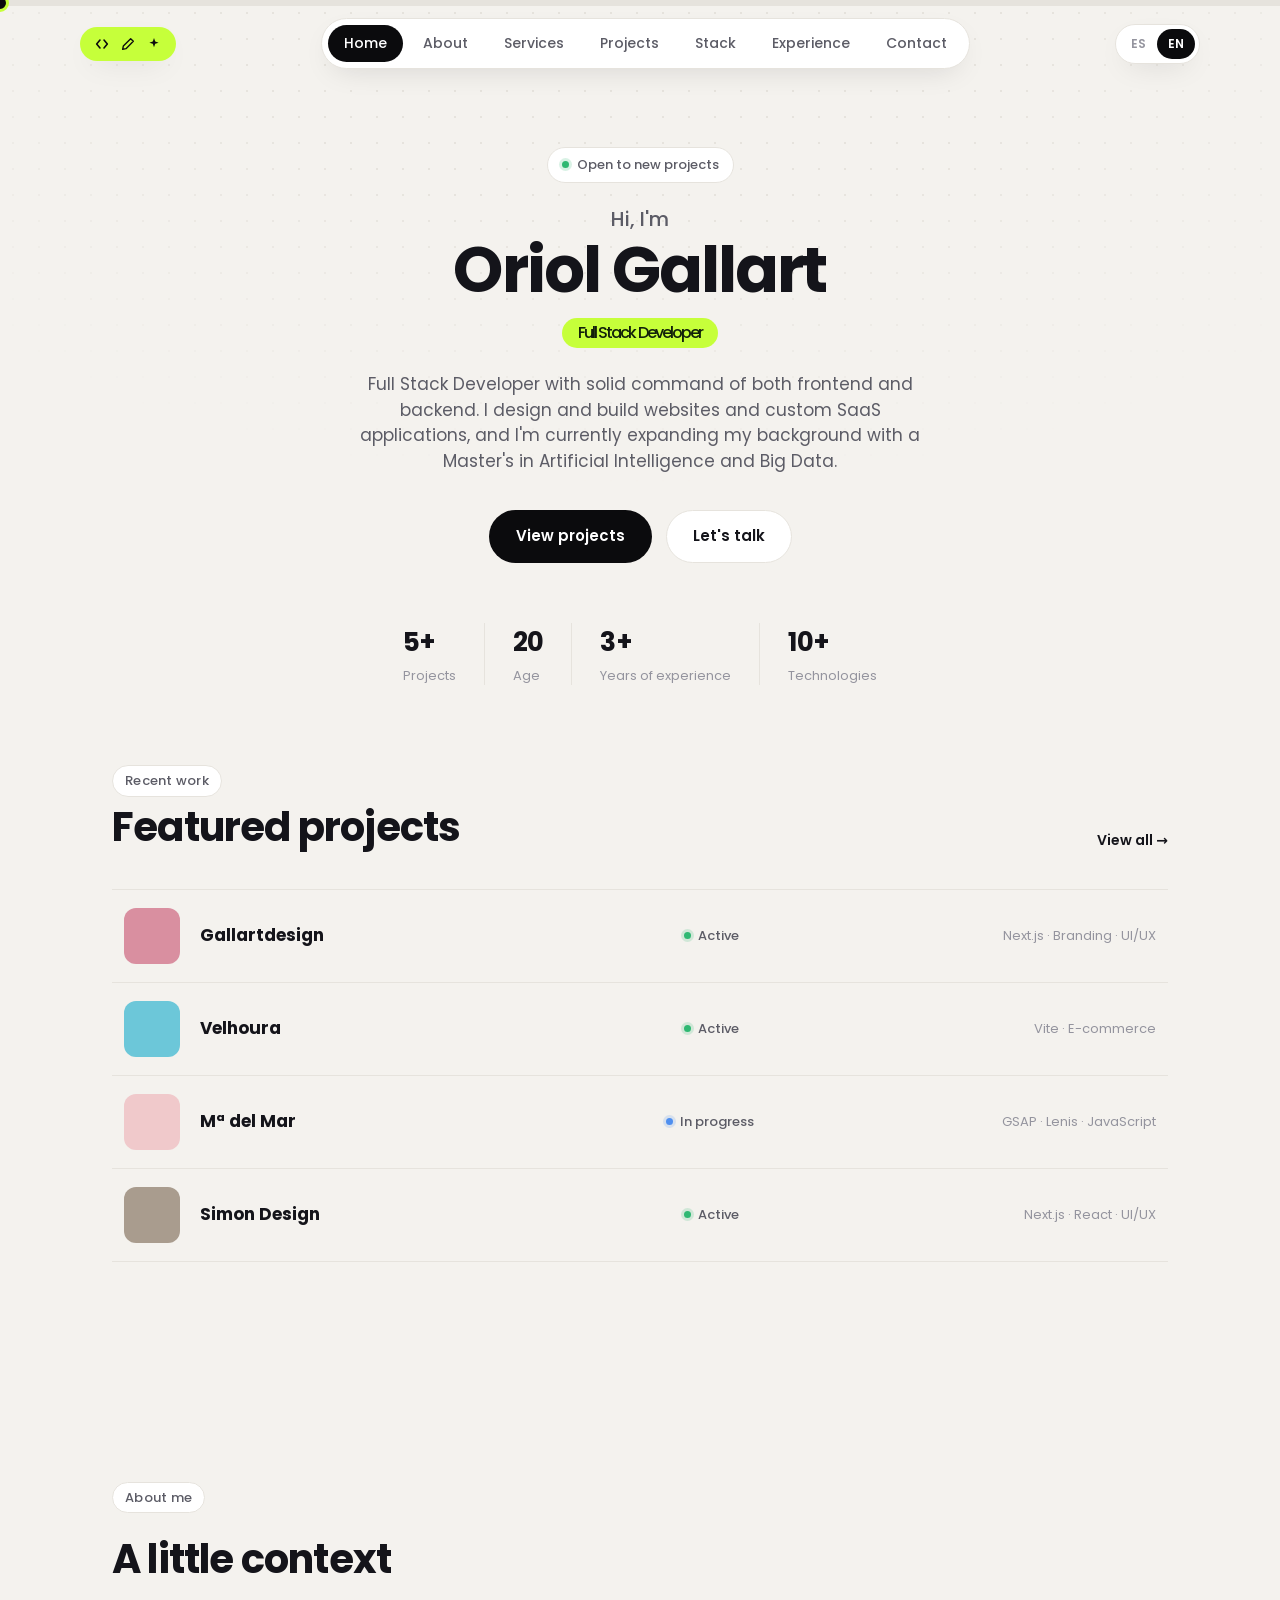
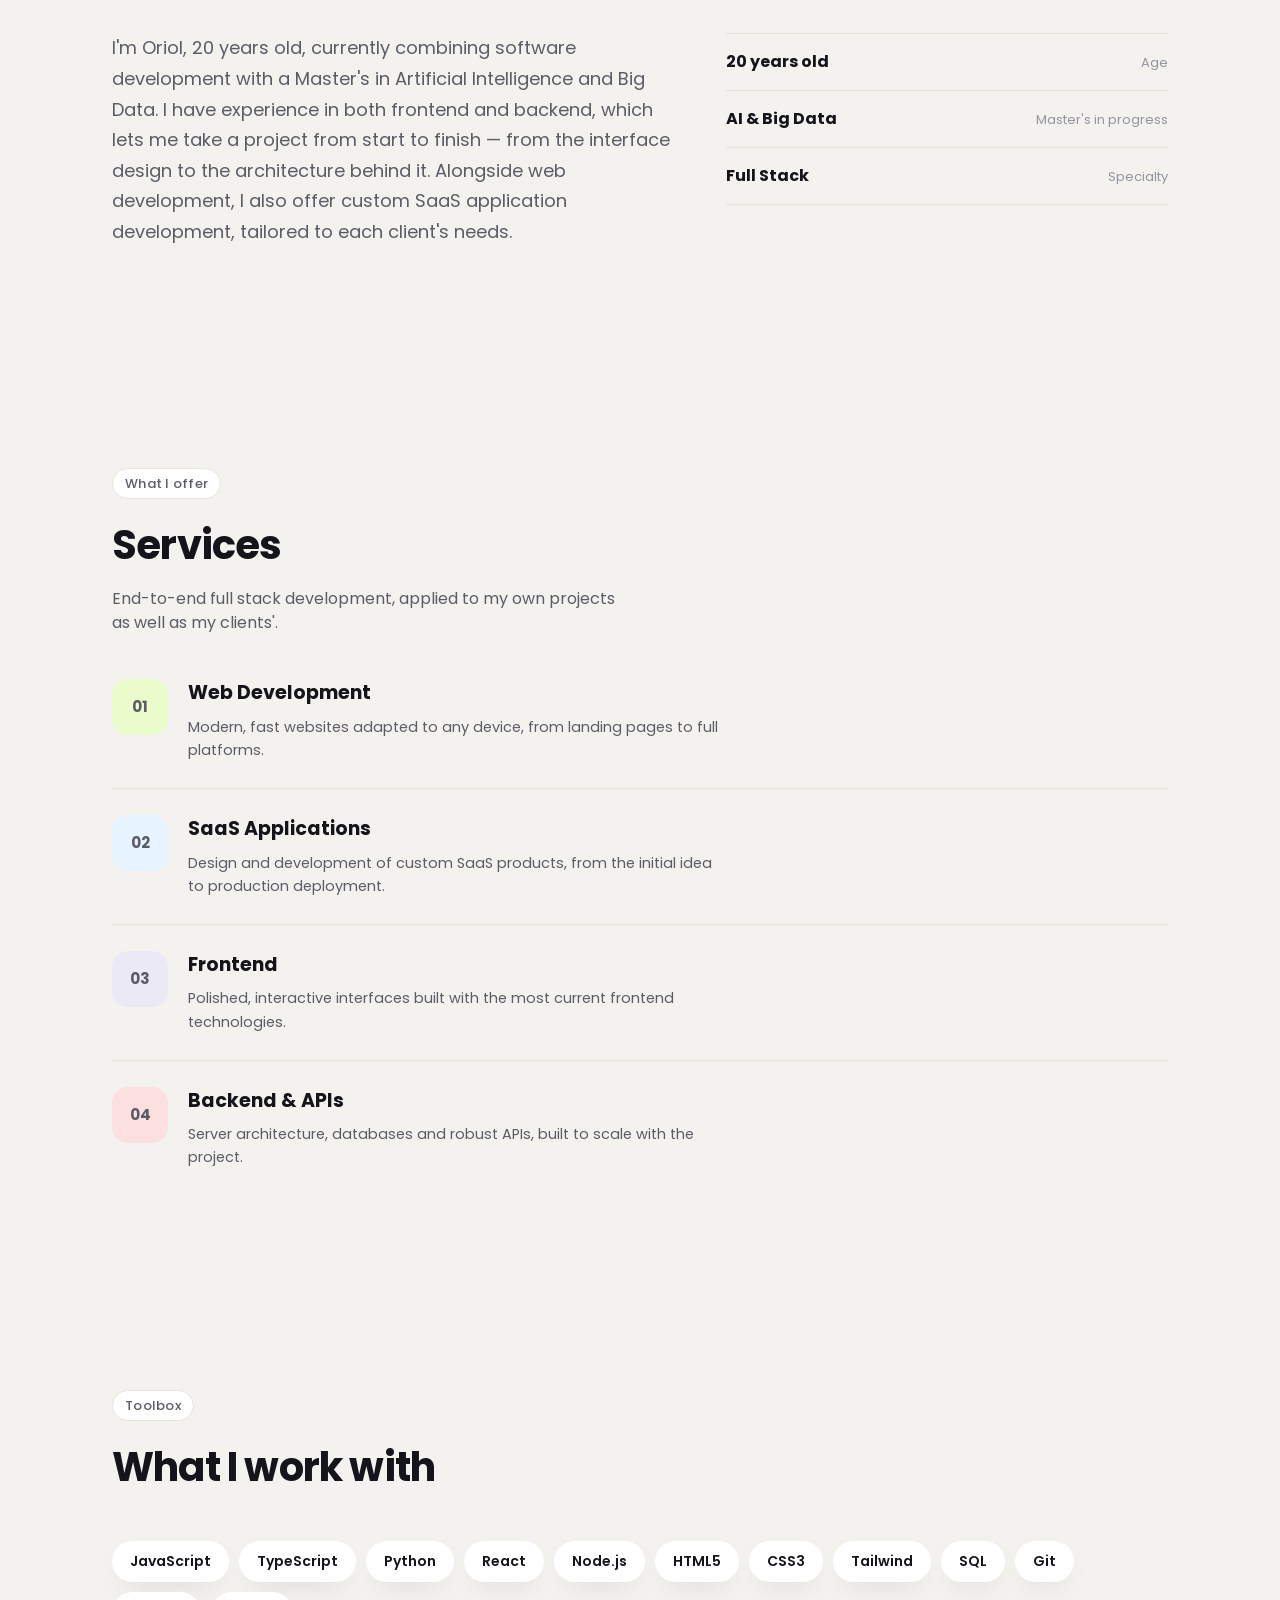
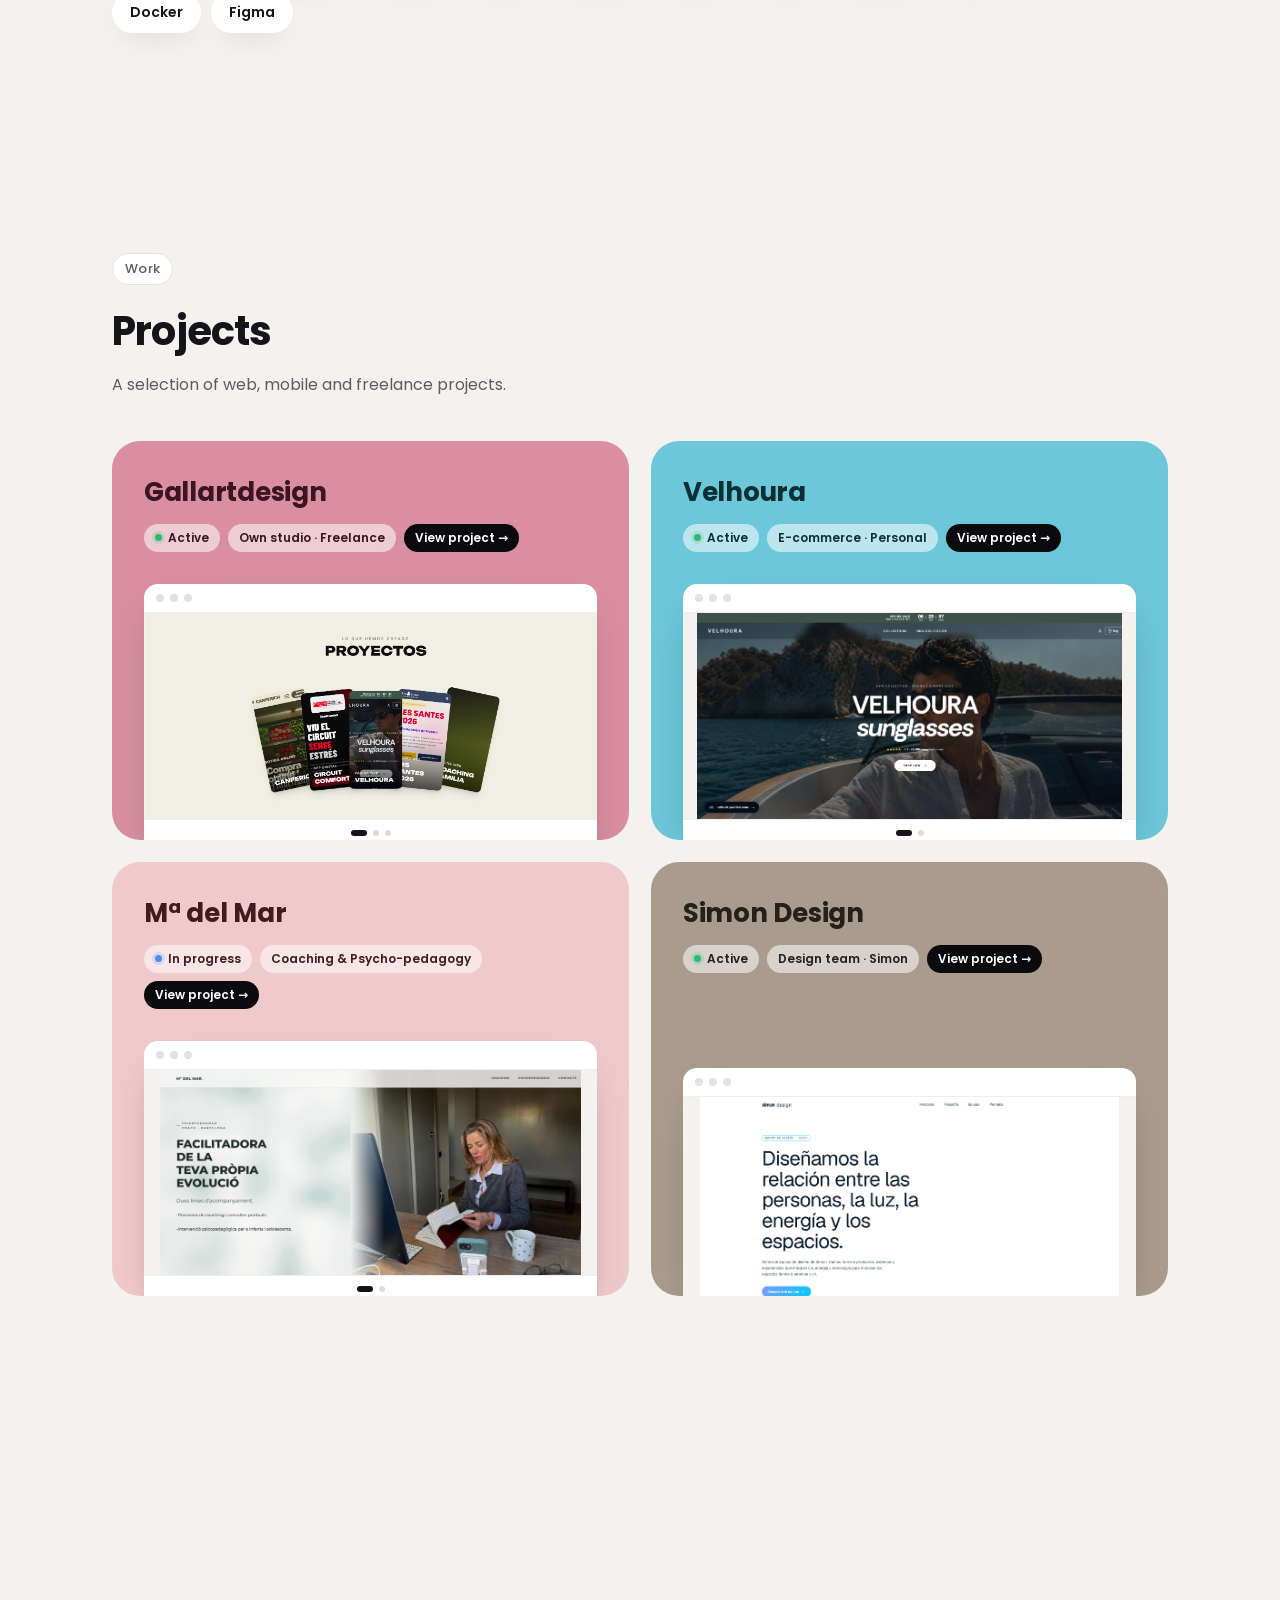
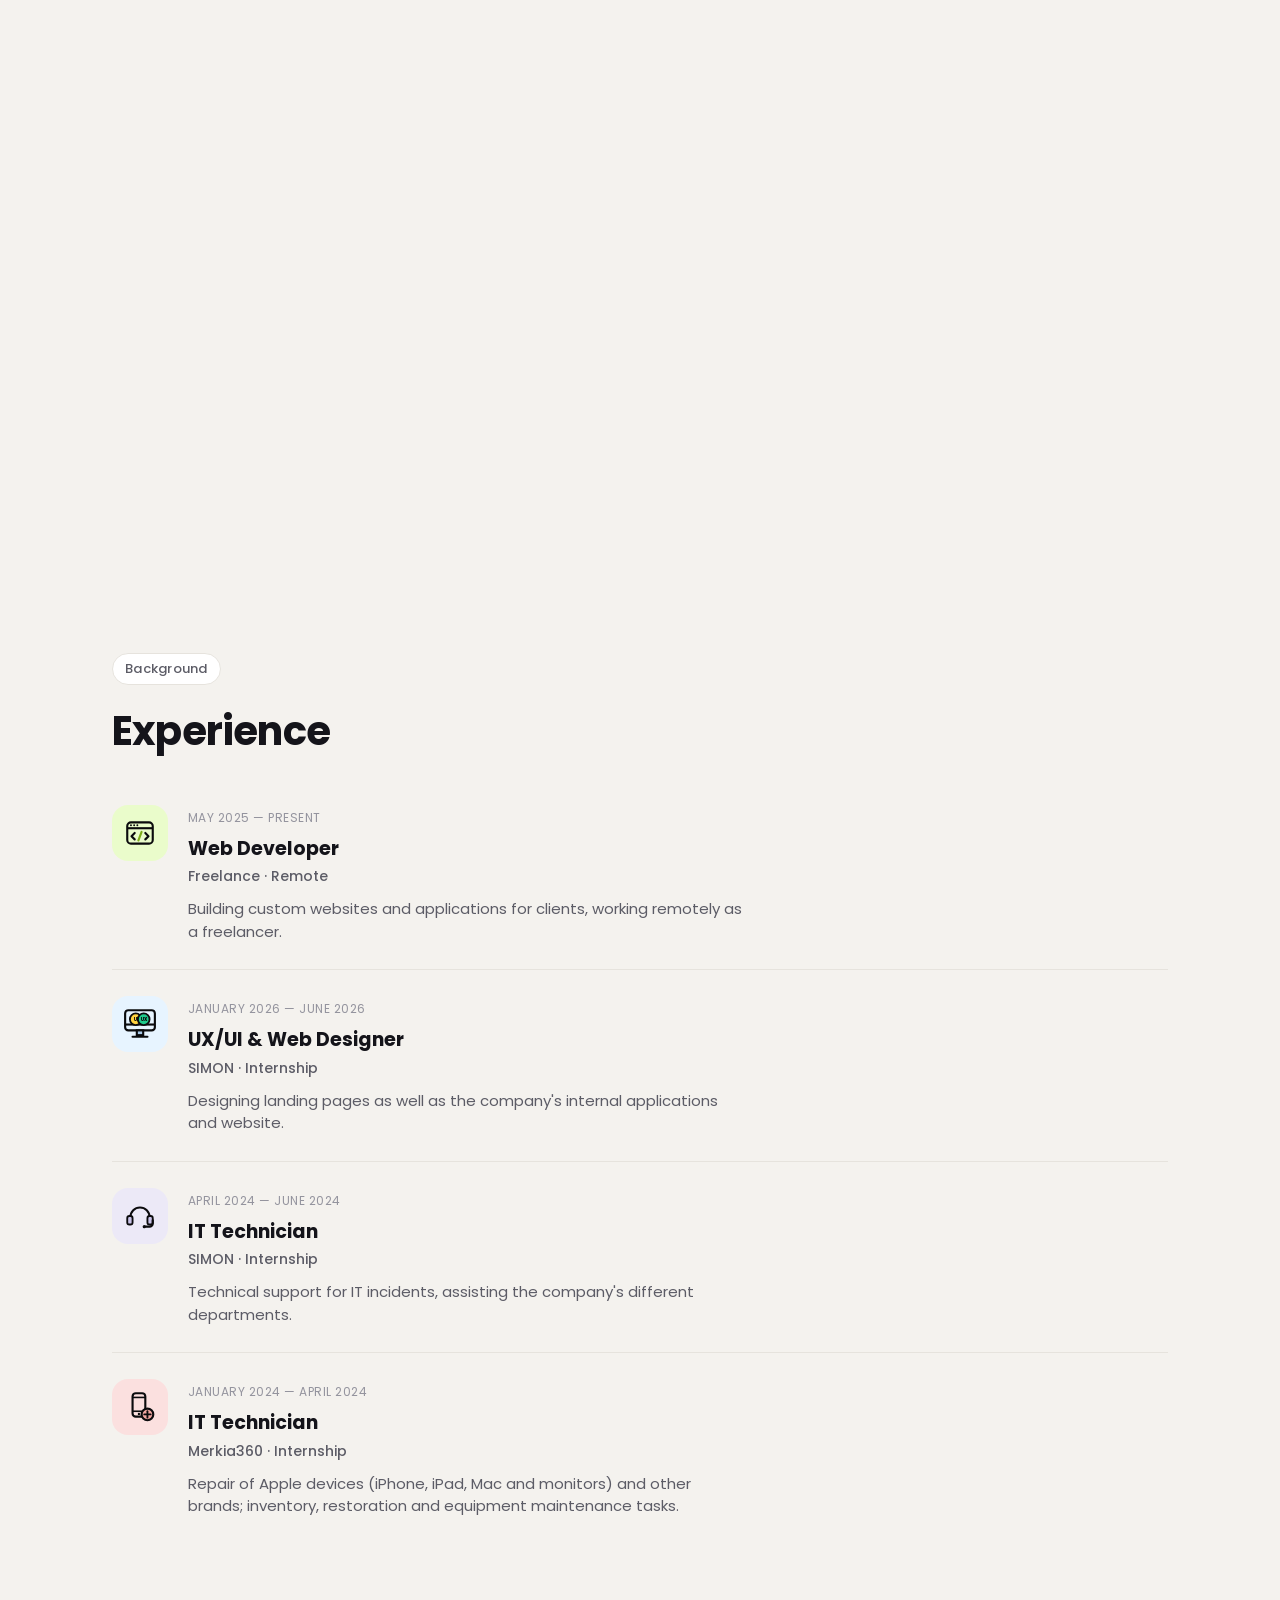
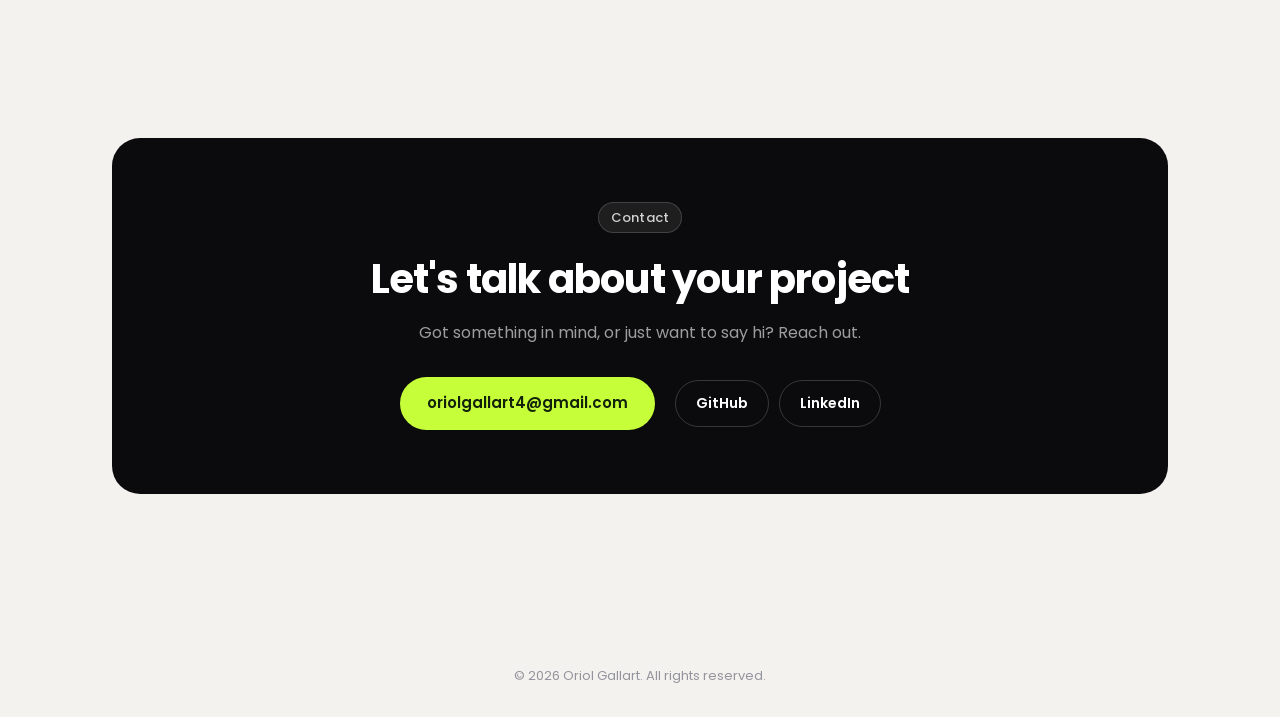
==== commit a093ea0d: "Añadir Simon Design como cuarto proyecto - Card en la sección de proyectos y fila en Proyectos desta" ====
--- a/index.html
+++ b/index.html
@@ -153,6 +153,12 @@
         <span class="work-status"><span class="dot dot-progress"></span> <span data-i18n="projects.status.progress">En desarrollo</span></span>
         <span class="work-tags">GSAP · Lenis · JavaScript</span>
       </a>
+      <a href="projects/simondesign.html" class="work-row">
+        <span class="work-thumb card-d"></span>
+        <span class="work-title" data-i18n="projects.p4.title">Simon Design</span>
+        <span class="work-status"><span class="dot dot-live"></span> <span data-i18n="projects.status.active">Activo</span></span>
+        <span class="work-tags">Next.js · React · UI/UX</span>
+      </a>
     </div>
   </section>
 
@@ -336,24 +342,24 @@
         </div>
       </a>
 
-      <article class="project-card card-d">
+      <a class="project-card card-d" href="projects/simondesign.html">
         <div class="project-info">
-          <h3 data-i18n="projects.p4.title">Proyecto Cuatro</h3>
+          <h3 data-i18n="projects.p4.title">Simon Design</h3>
           <div class="project-tags">
             <span class="tag tag-status"><span class="dot dot-live"></span> <span data-i18n="projects.status.active">Activo</span></span>
-            <span class="tag" data-i18n="projects.p4.client">Investigación</span>
-          </div>
-        </div>
-        <div class="project-preview">
-          <div class="mockup-window">
+            <span class="tag" data-i18n="projects.p4.client">Equipo de diseño · Simon</span>
+            <span class="tag tag-link" data-i18n="projects.viewProject">Ver proyecto →</span>
+          </div>
+        </div>
+        <div class="project-preview gallery-preview">
+          <div class="mockup-window gallery-window">
             <div class="mockup-bar"><span></span><span></span><span></span></div>
-            <div class="mockup-body mockup-scatter">
-              <span></span><span></span><span></span><span></span><span></span>
-              <span></span><span></span><span></span><span></span><span></span>
-            </div>
-          </div>
-        </div>
-      </article>
+            <div class="gallery-slides">
+              <img src="assets/simondesign-1.png" alt="Simon Design — página de inicio" class="gallery-slide is-active">
+            </div>
+          </div>
+        </div>
+      </a>
 
     </div>
   </section>
